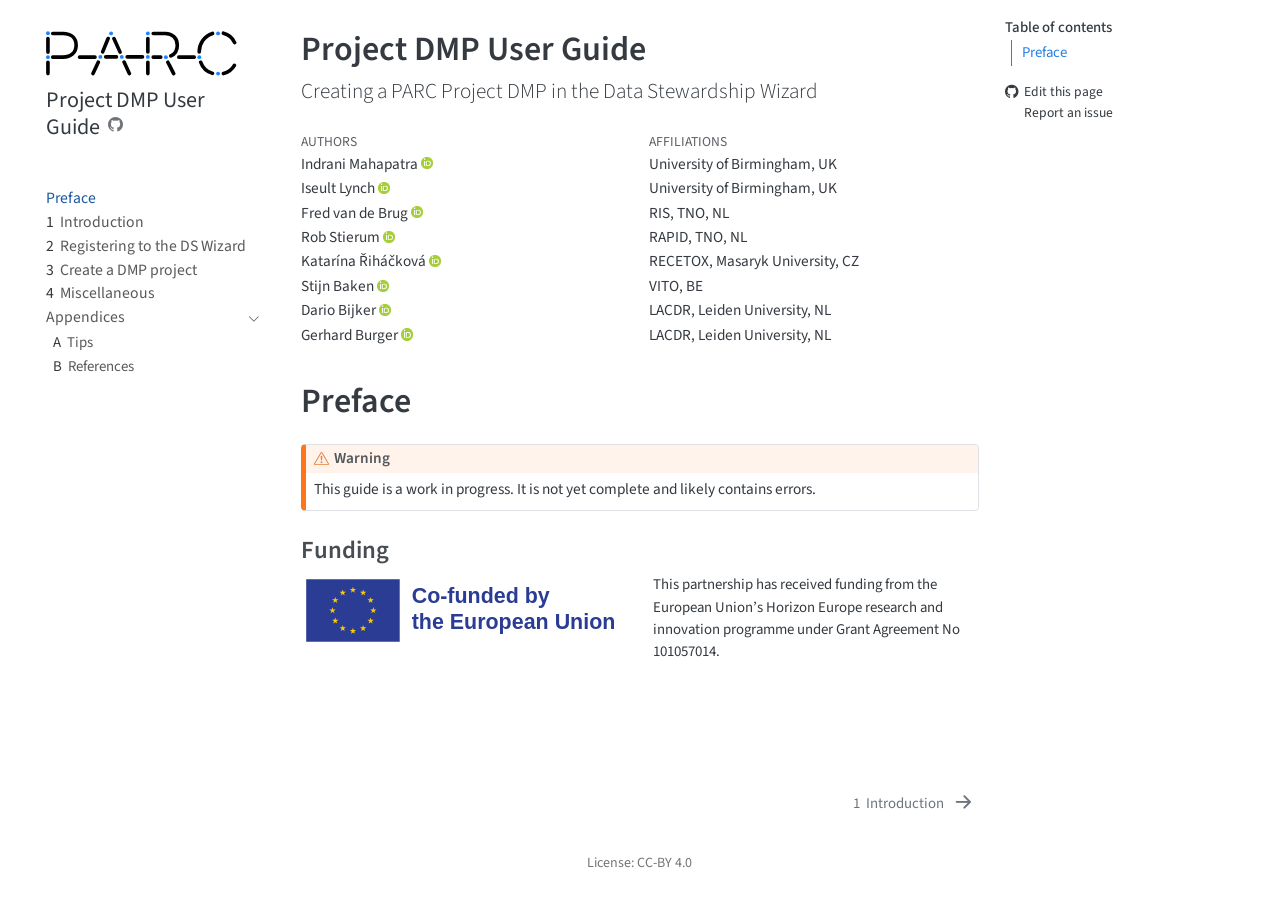
==== index.html @ f7434471 "deploy: 2e6cc20bcb2f894dd46cb402ab90060e1adfff8b" ====
<!DOCTYPE html>
<html xmlns="http://www.w3.org/1999/xhtml" lang="en" xml:lang="en"><head>

<meta charset="utf-8">
<meta name="generator" content="quarto-1.8.27">

<meta name="viewport" content="width=device-width, initial-scale=1.0, user-scalable=yes">

<meta name="author" content="Indrani Mahapatra">
<meta name="author" content="Iseult Lynch">
<meta name="author" content="Fred van de Brug">
<meta name="author" content="Rob Stierum">
<meta name="author" content="Katarína Řiháčková">
<meta name="author" content="Stijn Baken">
<meta name="author" content="Dario Bijker">
<meta name="author" content="Gerhard Burger">

<title>Project DMP User Guide</title>
<style>
code{white-space: pre-wrap;}
span.smallcaps{font-variant: small-caps;}
div.columns{display: flex; gap: min(4vw, 1.5em);}
div.column{flex: auto; overflow-x: auto;}
div.hanging-indent{margin-left: 1.5em; text-indent: -1.5em;}
ul.task-list{list-style: none;}
ul.task-list li input[type="checkbox"] {
  width: 0.8em;
  margin: 0 0.8em 0.2em -1em; /* quarto-specific, see https://github.com/quarto-dev/quarto-cli/issues/4556 */ 
  vertical-align: middle;
}
</style>


<script src="site_libs/quarto-nav/quarto-nav.js"></script>
<script src="site_libs/quarto-nav/headroom.min.js"></script>
<script src="site_libs/clipboard/clipboard.min.js"></script>
<script src="site_libs/quarto-search/autocomplete.umd.js"></script>
<script src="site_libs/quarto-search/fuse.min.js"></script>
<script src="site_libs/quarto-search/quarto-search.js"></script>
<meta name="quarto:offset" content="./">
<link href="./intro.html" rel="next">
<script src="site_libs/quarto-html/quarto.js" type="module"></script>
<script src="site_libs/quarto-html/tabsets/tabsets.js" type="module"></script>
<script src="site_libs/quarto-html/axe/axe-check.js" type="module"></script>
<script src="site_libs/quarto-html/popper.min.js"></script>
<script src="site_libs/quarto-html/tippy.umd.min.js"></script>
<script src="site_libs/quarto-html/anchor.min.js"></script>
<link href="site_libs/quarto-html/tippy.css" rel="stylesheet">
<link href="site_libs/quarto-html/quarto-syntax-highlighting-ed96de9b727972fe78a7b5d16c58bf87.css" rel="stylesheet" class="quarto-color-scheme" id="quarto-text-highlighting-styles">
<link href="site_libs/quarto-html/quarto-syntax-highlighting-dark-4d9afe2b8d18ee9fa5d0d57b5ed4214d.css" rel="stylesheet" class="quarto-color-scheme quarto-color-alternate" id="quarto-text-highlighting-styles">
<link href="site_libs/quarto-html/quarto-syntax-highlighting-ed96de9b727972fe78a7b5d16c58bf87.css" rel="stylesheet" class="quarto-color-scheme-extra" id="quarto-text-highlighting-styles">
<script src="site_libs/bootstrap/bootstrap.min.js"></script>
<link href="site_libs/bootstrap/bootstrap-icons.css" rel="stylesheet">
<link href="site_libs/bootstrap/bootstrap-606665182b3f1f85287ae2b2d081f946.min.css" rel="stylesheet" append-hash="true" class="quarto-color-scheme" id="quarto-bootstrap" data-mode="light">
<link href="site_libs/bootstrap/bootstrap-dark-606665182b3f1f85287ae2b2d081f946.min.css" rel="stylesheet" append-hash="true" class="quarto-color-scheme quarto-color-alternate" id="quarto-bootstrap" data-mode="light">
<link href="site_libs/bootstrap/bootstrap-606665182b3f1f85287ae2b2d081f946.min.css" rel="stylesheet" append-hash="true" class="quarto-color-scheme-extra" id="quarto-bootstrap" data-mode="light">
<script id="quarto-search-options" type="application/json">{
  "location": "sidebar",
  "copy-button": false,
  "collapse-after": 3,
  "panel-placement": "start",
  "type": "textbox",
  "limit": 50,
  "keyboard-shortcut": [
    "f",
    "/",
    "s"
  ],
  "show-item-context": false,
  "language": {
    "search-no-results-text": "No results",
    "search-matching-documents-text": "matching documents",
    "search-copy-link-title": "Copy link to search",
    "search-hide-matches-text": "Hide additional matches",
    "search-more-match-text": "more match in this document",
    "search-more-matches-text": "more matches in this document",
    "search-clear-button-title": "Clear",
    "search-text-placeholder": "",
    "search-detached-cancel-button-title": "Cancel",
    "search-submit-button-title": "Submit",
    "search-label": "Search"
  }
}</script>
<meta name="robots" content="noindex, nofollow">


</head>

<body class="nav-sidebar floating quarto-light">

<div id="quarto-search-results"></div>
  <header id="quarto-header" class="headroom fixed-top">
  <nav class="quarto-secondary-nav">
    <div class="container-fluid d-flex">
      <button type="button" class="quarto-btn-toggle btn" data-bs-toggle="collapse" role="button" data-bs-target=".quarto-sidebar-collapse-item" aria-controls="quarto-sidebar" aria-expanded="false" aria-label="Toggle sidebar navigation" onclick="if (window.quartoToggleHeadroom) { window.quartoToggleHeadroom(); }">
        <i class="bi bi-layout-text-sidebar-reverse"></i>
      </button>
        <nav class="quarto-page-breadcrumbs" aria-label="breadcrumb"><ol class="breadcrumb"><li class="breadcrumb-item"><a href="./index.html">Preface</a></li></ol></nav>
        <a class="flex-grow-1" role="navigation" data-bs-toggle="collapse" data-bs-target=".quarto-sidebar-collapse-item" aria-controls="quarto-sidebar" aria-expanded="false" aria-label="Toggle sidebar navigation" onclick="if (window.quartoToggleHeadroom) { window.quartoToggleHeadroom(); }">      
        </a>
      <button type="button" class="btn quarto-search-button" aria-label="Search" onclick="window.quartoOpenSearch();">
        <i class="bi bi-search"></i>
      </button>
    </div>
  </nav>
</header>
<!-- content -->
<div id="quarto-content" class="quarto-container page-columns page-rows-contents page-layout-article">
<!-- sidebar -->
  <nav id="quarto-sidebar" class="sidebar collapse collapse-horizontal quarto-sidebar-collapse-item sidebar-navigation floating overflow-auto">
    <div class="pt-lg-2 mt-2 text-left sidebar-header sidebar-header-stacked">
      <a href="./index.html" class="sidebar-logo-link">
      <img src="./images/PARC.svg" alt="" class="sidebar-logo light-content py-0 d-lg-inline d-none">
      <img src="./images/PARC.svg" alt="" class="sidebar-logo dark-content py-0 d-lg-inline d-none">
      </a>
    <div class="sidebar-title mb-0 py-0">
      <a href="./">Project DMP User Guide</a> 
        <div class="sidebar-tools-main">
    <a href="https://github.com/eu-parc/project-dmp-guide" title="Source Code" class="quarto-navigation-tool px-1" aria-label="Source Code"><i class="bi bi-github"></i></a>
</div>
    </div>
      </div>
        <div class="mt-2 flex-shrink-0 align-items-center">
        <div class="sidebar-search">
        <div id="quarto-search" class="" title="Search"></div>
        </div>
        </div>
    <div class="sidebar-menu-container"> 
    <ul class="list-unstyled mt-1">
        <li class="sidebar-item">
  <div class="sidebar-item-container"> 
  <a href="./index.html" class="sidebar-item-text sidebar-link active">
 <span class="menu-text">Preface</span></a>
  </div>
</li>
        <li class="sidebar-item">
  <div class="sidebar-item-container"> 
  <a href="./intro.html" class="sidebar-item-text sidebar-link">
 <span class="menu-text"><span class="chapter-number">1</span>&nbsp; <span class="chapter-title">Introduction</span></span></a>
  </div>
</li>
        <li class="sidebar-item">
  <div class="sidebar-item-container"> 
  <a href="./dsw.html" class="sidebar-item-text sidebar-link">
 <span class="menu-text"><span class="chapter-number">2</span>&nbsp; <span class="chapter-title">Registering to the DS Wizard</span></span></a>
  </div>
</li>
        <li class="sidebar-item">
  <div class="sidebar-item-container"> 
  <a href="./create_project.html" class="sidebar-item-text sidebar-link">
 <span class="menu-text"><span class="chapter-number">3</span>&nbsp; <span class="chapter-title">Create a DMP project</span></span></a>
  </div>
</li>
        <li class="sidebar-item">
  <div class="sidebar-item-container"> 
  <a href="./misc.html" class="sidebar-item-text sidebar-link">
 <span class="menu-text"><span class="chapter-number">4</span>&nbsp; <span class="chapter-title">Miscellaneous</span></span></a>
  </div>
</li>
        <li class="sidebar-item sidebar-item-section">
      <div class="sidebar-item-container"> 
            <a class="sidebar-item-text sidebar-link text-start" data-bs-toggle="collapse" data-bs-target="#quarto-sidebar-section-1" role="navigation" aria-expanded="true">
 <span class="menu-text">Appendices</span></a>
          <a class="sidebar-item-toggle text-start" data-bs-toggle="collapse" data-bs-target="#quarto-sidebar-section-1" role="navigation" aria-expanded="true" aria-label="Toggle section">
            <i class="bi bi-chevron-right ms-2"></i>
          </a> 
      </div>
      <ul id="quarto-sidebar-section-1" class="collapse list-unstyled sidebar-section depth1 show">  
          <li class="sidebar-item">
  <div class="sidebar-item-container"> 
  <a href="./appendix.html" class="sidebar-item-text sidebar-link">
 <span class="menu-text"><span class="chapter-number">A</span>&nbsp; <span class="chapter-title">Tips</span></span></a>
  </div>
</li>
          <li class="sidebar-item">
  <div class="sidebar-item-container"> 
  <a href="./references.html" class="sidebar-item-text sidebar-link">
 <span class="menu-text"><span class="chapter-number">B</span>&nbsp; <span class="chapter-title">References</span></span></a>
  </div>
</li>
      </ul>
  </li>
    </ul>
    </div>
</nav>
<div id="quarto-sidebar-glass" class="quarto-sidebar-collapse-item" data-bs-toggle="collapse" data-bs-target=".quarto-sidebar-collapse-item"></div>
<!-- margin-sidebar -->
    <div id="quarto-margin-sidebar" class="sidebar margin-sidebar">
        <nav id="TOC" role="doc-toc" class="toc-active">
    <h2 id="toc-title">Table of contents</h2>
   
  <ul>
  <li><a href="#preface" id="toc-preface" class="nav-link active" data-scroll-target="#preface">Preface</a>
  <ul class="collapse">
  <li><a href="#funding" id="toc-funding" class="nav-link" data-scroll-target="#funding">Funding</a></li>
  </ul></li>
  </ul>
<div class="toc-actions"><ul><li><a href="https://github.com/eu-parc/project-dmp-guide/edit/main/index.qmd" class="toc-action"><i class="bi bi-github"></i>Edit this page</a></li><li><a href="https://github.com/eu-parc/project-dmp-guide/issues/new" class="toc-action"><i class="bi empty"></i>Report an issue</a></li></ul></div></nav>
    </div>
<!-- main -->
<main class="content" id="quarto-document-content">

<header id="title-block-header" class="quarto-title-block default">
<div class="quarto-title">
<h1 class="title">Project DMP User Guide</h1>
<p class="subtitle lead">Creating a PARC Project DMP in the Data Stewardship Wizard</p>
</div>


<div class="quarto-title-meta-author">
  <div class="quarto-title-meta-heading">Authors</div>
  <div class="quarto-title-meta-heading">Affiliations</div>
  
    <div class="quarto-title-meta-contents">
    <p class="author">Indrani Mahapatra <a href="https://orcid.org/0000-0002-6396-0848" class="quarto-title-author-orcid"> <img src="[data-uri]"></a></p>
  </div>
  <div class="quarto-title-meta-contents">
        <p class="affiliation">
            University of Birmingham, UK
          </p>
      </div>
    <div class="quarto-title-meta-contents">
    <p class="author">Iseult Lynch <a href="https://orcid.org/0000-0003-4250-4584" class="quarto-title-author-orcid"> <img src="[data-uri]"></a></p>
  </div>
  <div class="quarto-title-meta-contents">
        <p class="affiliation">
            University of Birmingham, UK
          </p>
      </div>
    <div class="quarto-title-meta-contents">
    <p class="author">Fred van de Brug <a href="https://orcid.org/0000-0002-3462-0967" class="quarto-title-author-orcid"> <img src="[data-uri]"></a></p>
  </div>
  <div class="quarto-title-meta-contents">
        <p class="affiliation">
            RIS, TNO, NL
          </p>
      </div>
    <div class="quarto-title-meta-contents">
    <p class="author">Rob Stierum <a href="https://orcid.org/0000-0002-4409-1974" class="quarto-title-author-orcid"> <img src="[data-uri]"></a></p>
  </div>
  <div class="quarto-title-meta-contents">
        <p class="affiliation">
            RAPID, TNO, NL
          </p>
      </div>
    <div class="quarto-title-meta-contents">
    <p class="author">Katarína Řiháčková <a href="https://orcid.org/0000-0003-0222-801X" class="quarto-title-author-orcid"> <img src="[data-uri]"></a></p>
  </div>
  <div class="quarto-title-meta-contents">
        <p class="affiliation">
            RECETOX, Masaryk University, CZ
          </p>
      </div>
    <div class="quarto-title-meta-contents">
    <p class="author">Stijn Baken <a href="https://orcid.org/0000-0002-2483-3969" class="quarto-title-author-orcid"> <img src="[data-uri]"></a></p>
  </div>
  <div class="quarto-title-meta-contents">
        <p class="affiliation">
            VITO, BE
          </p>
      </div>
    <div class="quarto-title-meta-contents">
    <p class="author">Dario Bijker <a href="https://orcid.org/0000-0002-0319-6542" class="quarto-title-author-orcid"> <img src="[data-uri]"></a></p>
  </div>
  <div class="quarto-title-meta-contents">
        <p class="affiliation">
            LACDR, Leiden University, NL
          </p>
      </div>
    <div class="quarto-title-meta-contents">
    <p class="author">Gerhard Burger <a href="https://orcid.org/0000-0003-1062-5576" class="quarto-title-author-orcid"> <img src="[data-uri]"></a></p>
  </div>
  <div class="quarto-title-meta-contents">
        <p class="affiliation">
            LACDR, Leiden University, NL
          </p>
      </div>
  </div>

<div class="quarto-title-meta">

      
  
    
  </div>
  


</header>


<section id="preface" class="level1 unnumbered">
<h1 class="unnumbered">Preface</h1>
<div class="callout callout-style-default callout-warning callout-titled">
<div class="callout-header d-flex align-content-center">
<div class="callout-icon-container">
<i class="callout-icon"></i>
</div>
<div class="callout-title-container flex-fill">
Warning
</div>
</div>
<div class="callout-body-container callout-body">
<p>This guide is a work in progress. It is not yet complete and likely contains errors.</p>
</div>
</div>
<section id="funding" class="level3">
<h3 class="anchored" data-anchor-id="funding">Funding</h3>
<div class="grid">
<div class="g-col-6">
<p><img src="./images/EN_Co-fundedbytheEU_RGB_POS.svg" class="img-fluid" style="width:100.0%"></p>
</div>
<div class="g-col-6 small">
<p>This partnership has received funding from the European Union’s Horizon Europe research and innovation programme under Grant Agreement No 101057014.</p>
</div>
</div>


</section>
</section>

</main> <!-- /main -->
<script id="quarto-html-after-body" type="application/javascript">
  window.document.addEventListener("DOMContentLoaded", function (event) {
    const icon = "";
    const anchorJS = new window.AnchorJS();
    anchorJS.options = {
      placement: 'right',
      icon: icon
    };
    anchorJS.add('.anchored');
    const isCodeAnnotation = (el) => {
      for (const clz of el.classList) {
        if (clz.startsWith('code-annotation-')) {                     
          return true;
        }
      }
      return false;
    }
    const onCopySuccess = function(e) {
      // button target
      const button = e.trigger;
      // don't keep focus
      button.blur();
      // flash "checked"
      button.classList.add('code-copy-button-checked');
      var currentTitle = button.getAttribute("title");
      button.setAttribute("title", "Copied!");
      let tooltip;
      if (window.bootstrap) {
        button.setAttribute("data-bs-toggle", "tooltip");
        button.setAttribute("data-bs-placement", "left");
        button.setAttribute("data-bs-title", "Copied!");
        tooltip = new bootstrap.Tooltip(button, 
          { trigger: "manual", 
            customClass: "code-copy-button-tooltip",
            offset: [0, -8]});
        tooltip.show();    
      }
      setTimeout(function() {
        if (tooltip) {
          tooltip.hide();
          button.removeAttribute("data-bs-title");
          button.removeAttribute("data-bs-toggle");
          button.removeAttribute("data-bs-placement");
        }
        button.setAttribute("title", currentTitle);
        button.classList.remove('code-copy-button-checked');
      }, 1000);
      // clear code selection
      e.clearSelection();
    }
    const getTextToCopy = function(trigger) {
      const outerScaffold = trigger.parentElement.cloneNode(true);
      const codeEl = outerScaffold.querySelector('code');
      for (const childEl of codeEl.children) {
        if (isCodeAnnotation(childEl)) {
          childEl.remove();
        }
      }
      return codeEl.innerText;
    }
    const clipboard = new window.ClipboardJS('.code-copy-button:not([data-in-quarto-modal])', {
      text: getTextToCopy
    });
    clipboard.on('success', onCopySuccess);
    if (window.document.getElementById('quarto-embedded-source-code-modal')) {
      const clipboardModal = new window.ClipboardJS('.code-copy-button[data-in-quarto-modal]', {
        text: getTextToCopy,
        container: window.document.getElementById('quarto-embedded-source-code-modal')
      });
      clipboardModal.on('success', onCopySuccess);
    }
      var localhostRegex = new RegExp(/^(?:http|https):\/\/localhost\:?[0-9]*\//);
      var mailtoRegex = new RegExp(/^mailto:/);
        var filterRegex = new RegExp("https:\/\/eu-parc\.github\.io\/project-dmp-guide");
      var isInternal = (href) => {
          return filterRegex.test(href) || localhostRegex.test(href) || mailtoRegex.test(href);
      }
      // Inspect non-navigation links and adorn them if external
     var links = window.document.querySelectorAll('a[href]:not(.nav-link):not(.navbar-brand):not(.toc-action):not(.sidebar-link):not(.sidebar-item-toggle):not(.pagination-link):not(.no-external):not([aria-hidden]):not(.dropdown-item):not(.quarto-navigation-tool):not(.about-link)');
      for (var i=0; i<links.length; i++) {
        const link = links[i];
        if (!isInternal(link.href)) {
          // undo the damage that might have been done by quarto-nav.js in the case of
          // links that we want to consider external
          if (link.dataset.originalHref !== undefined) {
            link.href = link.dataset.originalHref;
          }
        }
      }
    function tippyHover(el, contentFn, onTriggerFn, onUntriggerFn) {
      const config = {
        allowHTML: true,
        maxWidth: 500,
        delay: 100,
        arrow: false,
        appendTo: function(el) {
            return el.parentElement;
        },
        interactive: true,
        interactiveBorder: 10,
        theme: 'quarto',
        placement: 'bottom-start',
      };
      if (contentFn) {
        config.content = contentFn;
      }
      if (onTriggerFn) {
        config.onTrigger = onTriggerFn;
      }
      if (onUntriggerFn) {
        config.onUntrigger = onUntriggerFn;
      }
      window.tippy(el, config); 
    }
    const noterefs = window.document.querySelectorAll('a[role="doc-noteref"]');
    for (var i=0; i<noterefs.length; i++) {
      const ref = noterefs[i];
      tippyHover(ref, function() {
        // use id or data attribute instead here
        let href = ref.getAttribute('data-footnote-href') || ref.getAttribute('href');
        try { href = new URL(href).hash; } catch {}
        const id = href.replace(/^#\/?/, "");
        const note = window.document.getElementById(id);
        if (note) {
          return note.innerHTML;
        } else {
          return "";
        }
      });
    }
    const xrefs = window.document.querySelectorAll('a.quarto-xref');
    const processXRef = (id, note) => {
      // Strip column container classes
      const stripColumnClz = (el) => {
        el.classList.remove("page-full", "page-columns");
        if (el.children) {
          for (const child of el.children) {
            stripColumnClz(child);
          }
        }
      }
      stripColumnClz(note)
      if (id === null || id.startsWith('sec-')) {
        // Special case sections, only their first couple elements
        const container = document.createElement("div");
        if (note.children && note.children.length > 2) {
          container.appendChild(note.children[0].cloneNode(true));
          for (let i = 1; i < note.children.length; i++) {
            const child = note.children[i];
            if (child.tagName === "P" && child.innerText === "") {
              continue;
            } else {
              container.appendChild(child.cloneNode(true));
              break;
            }
          }
          if (window.Quarto?.typesetMath) {
            window.Quarto.typesetMath(container);
          }
          return container.innerHTML
        } else {
          if (window.Quarto?.typesetMath) {
            window.Quarto.typesetMath(note);
          }
          return note.innerHTML;
        }
      } else {
        // Remove any anchor links if they are present
        const anchorLink = note.querySelector('a.anchorjs-link');
        if (anchorLink) {
          anchorLink.remove();
        }
        if (window.Quarto?.typesetMath) {
          window.Quarto.typesetMath(note);
        }
        if (note.classList.contains("callout")) {
          return note.outerHTML;
        } else {
          return note.innerHTML;
        }
      }
    }
    for (var i=0; i<xrefs.length; i++) {
      const xref = xrefs[i];
      tippyHover(xref, undefined, function(instance) {
        instance.disable();
        let url = xref.getAttribute('href');
        let hash = undefined; 
        if (url.startsWith('#')) {
          hash = url;
        } else {
          try { hash = new URL(url).hash; } catch {}
        }
        if (hash) {
          const id = hash.replace(/^#\/?/, "");
          const note = window.document.getElementById(id);
          if (note !== null) {
            try {
              const html = processXRef(id, note.cloneNode(true));
              instance.setContent(html);
            } finally {
              instance.enable();
              instance.show();
            }
          } else {
            // See if we can fetch this
            fetch(url.split('#')[0])
            .then(res => res.text())
            .then(html => {
              const parser = new DOMParser();
              const htmlDoc = parser.parseFromString(html, "text/html");
              const note = htmlDoc.getElementById(id);
              if (note !== null) {
                const html = processXRef(id, note);
                instance.setContent(html);
              } 
            }).finally(() => {
              instance.enable();
              instance.show();
            });
          }
        } else {
          // See if we can fetch a full url (with no hash to target)
          // This is a special case and we should probably do some content thinning / targeting
          fetch(url)
          .then(res => res.text())
          .then(html => {
            const parser = new DOMParser();
            const htmlDoc = parser.parseFromString(html, "text/html");
            const note = htmlDoc.querySelector('main.content');
            if (note !== null) {
              // This should only happen for chapter cross references
              // (since there is no id in the URL)
              // remove the first header
              if (note.children.length > 0 && note.children[0].tagName === "HEADER") {
                note.children[0].remove();
              }
              const html = processXRef(null, note);
              instance.setContent(html);
            } 
          }).finally(() => {
            instance.enable();
            instance.show();
          });
        }
      }, function(instance) {
      });
    }
        let selectedAnnoteEl;
        const selectorForAnnotation = ( cell, annotation) => {
          let cellAttr = 'data-code-cell="' + cell + '"';
          let lineAttr = 'data-code-annotation="' +  annotation + '"';
          const selector = 'span[' + cellAttr + '][' + lineAttr + ']';
          return selector;
        }
        const selectCodeLines = (annoteEl) => {
          const doc = window.document;
          const targetCell = annoteEl.getAttribute("data-target-cell");
          const targetAnnotation = annoteEl.getAttribute("data-target-annotation");
          const annoteSpan = window.document.querySelector(selectorForAnnotation(targetCell, targetAnnotation));
          const lines = annoteSpan.getAttribute("data-code-lines").split(",");
          const lineIds = lines.map((line) => {
            return targetCell + "-" + line;
          })
          let top = null;
          let height = null;
          let parent = null;
          if (lineIds.length > 0) {
              //compute the position of the single el (top and bottom and make a div)
              const el = window.document.getElementById(lineIds[0]);
              top = el.offsetTop;
              height = el.offsetHeight;
              parent = el.parentElement.parentElement;
            if (lineIds.length > 1) {
              const lastEl = window.document.getElementById(lineIds[lineIds.length - 1]);
              const bottom = lastEl.offsetTop + lastEl.offsetHeight;
              height = bottom - top;
            }
            if (top !== null && height !== null && parent !== null) {
              // cook up a div (if necessary) and position it 
              let div = window.document.getElementById("code-annotation-line-highlight");
              if (div === null) {
                div = window.document.createElement("div");
                div.setAttribute("id", "code-annotation-line-highlight");
                div.style.position = 'absolute';
                parent.appendChild(div);
              }
              div.style.top = top - 2 + "px";
              div.style.height = height + 4 + "px";
              div.style.left = 0;
              let gutterDiv = window.document.getElementById("code-annotation-line-highlight-gutter");
              if (gutterDiv === null) {
                gutterDiv = window.document.createElement("div");
                gutterDiv.setAttribute("id", "code-annotation-line-highlight-gutter");
                gutterDiv.style.position = 'absolute';
                const codeCell = window.document.getElementById(targetCell);
                const gutter = codeCell.querySelector('.code-annotation-gutter');
                gutter.appendChild(gutterDiv);
              }
              gutterDiv.style.top = top - 2 + "px";
              gutterDiv.style.height = height + 4 + "px";
            }
            selectedAnnoteEl = annoteEl;
          }
        };
        const unselectCodeLines = () => {
          const elementsIds = ["code-annotation-line-highlight", "code-annotation-line-highlight-gutter"];
          elementsIds.forEach((elId) => {
            const div = window.document.getElementById(elId);
            if (div) {
              div.remove();
            }
          });
          selectedAnnoteEl = undefined;
        };
          // Handle positioning of the toggle
      window.addEventListener(
        "resize",
        throttle(() => {
          elRect = undefined;
          if (selectedAnnoteEl) {
            selectCodeLines(selectedAnnoteEl);
          }
        }, 10)
      );
      function throttle(fn, ms) {
      let throttle = false;
      let timer;
        return (...args) => {
          if(!throttle) { // first call gets through
              fn.apply(this, args);
              throttle = true;
          } else { // all the others get throttled
              if(timer) clearTimeout(timer); // cancel #2
              timer = setTimeout(() => {
                fn.apply(this, args);
                timer = throttle = false;
              }, ms);
          }
        };
      }
        // Attach click handler to the DT
        const annoteDls = window.document.querySelectorAll('dt[data-target-cell]');
        for (const annoteDlNode of annoteDls) {
          annoteDlNode.addEventListener('click', (event) => {
            const clickedEl = event.target;
            if (clickedEl !== selectedAnnoteEl) {
              unselectCodeLines();
              const activeEl = window.document.querySelector('dt[data-target-cell].code-annotation-active');
              if (activeEl) {
                activeEl.classList.remove('code-annotation-active');
              }
              selectCodeLines(clickedEl);
              clickedEl.classList.add('code-annotation-active');
            } else {
              // Unselect the line
              unselectCodeLines();
              clickedEl.classList.remove('code-annotation-active');
            }
          });
        }
    const findCites = (el) => {
      const parentEl = el.parentElement;
      if (parentEl) {
        const cites = parentEl.dataset.cites;
        if (cites) {
          return {
            el,
            cites: cites.split(' ')
          };
        } else {
          return findCites(el.parentElement)
        }
      } else {
        return undefined;
      }
    };
    var bibliorefs = window.document.querySelectorAll('a[role="doc-biblioref"]');
    for (var i=0; i<bibliorefs.length; i++) {
      const ref = bibliorefs[i];
      const citeInfo = findCites(ref);
      if (citeInfo) {
        tippyHover(citeInfo.el, function() {
          var popup = window.document.createElement('div');
          citeInfo.cites.forEach(function(cite) {
            var citeDiv = window.document.createElement('div');
            citeDiv.classList.add('hanging-indent');
            citeDiv.classList.add('csl-entry');
            var biblioDiv = window.document.getElementById('ref-' + cite);
            if (biblioDiv) {
              citeDiv.innerHTML = biblioDiv.innerHTML;
            }
            popup.appendChild(citeDiv);
          });
          return popup.innerHTML;
        });
      }
    }
  });
  </script>
<nav class="page-navigation">
  <div class="nav-page nav-page-previous">
  </div>
  <div class="nav-page nav-page-next">
      <a href="./intro.html" class="pagination-link" aria-label="Introduction">
        <span class="nav-page-text"><span class="chapter-number">1</span>&nbsp; <span class="chapter-title">Introduction</span></span> <i class="bi bi-arrow-right-short"></i>
      </a>
  </div>
</nav>
</div> <!-- /content -->
<footer class="footer">
  <div class="nav-footer">
    <div class="nav-footer-left">
      &nbsp;
    </div>   
    <div class="nav-footer-center">
      <ul class="footer-items list-unstyled">
    <li class="nav-item">
    <a class="nav-link" href="https://creativecommons.org/licenses/by/4.0/">
<p>License: CC-BY 4.0</p>
</a>
  </li>  
</ul>
    <div class="toc-actions d-sm-block d-md-none"><ul><li><a href="https://github.com/eu-parc/project-dmp-guide/edit/main/index.qmd" class="toc-action"><i class="bi bi-github"></i>Edit this page</a></li><li><a href="https://github.com/eu-parc/project-dmp-guide/issues/new" class="toc-action"><i class="bi empty"></i>Report an issue</a></li></ul></div></div>
    <div class="nav-footer-right">
      &nbsp;
    </div>
  </div>
</footer>




</body></html>
---- site_libs/quarto-html/tippy.css ----
.tippy-box[data-animation=fade][data-state=hidden]{opacity:0}[data-tippy-root]{max-width:calc(100vw - 10px)}.tippy-box{position:relative;background-color:#333;color:#fff;border-radius:4px;font-size:14px;line-height:1.4;white-space:normal;outline:0;transition-property:transform,visibility,opacity}.tippy-box[data-placement^=top]>.tippy-arrow{bottom:0}.tippy-box[data-placement^=top]>.tippy-arrow:before{bottom:-7px;left:0;border-width:8px 8px 0;border-top-color:initial;transform-origin:center top}.tippy-box[data-placement^=bottom]>.tippy-arrow{top:0}.tippy-box[data-placement^=bottom]>.tippy-arrow:before{top:-7px;left:0;border-width:0 8px 8px;border-bottom-color:initial;transform-origin:center bottom}.tippy-box[data-placement^=left]>.tippy-arrow{right:0}.tippy-box[data-placement^=left]>.tippy-arrow:before{border-width:8px 0 8px 8px;border-left-color:initial;right:-7px;transform-origin:center left}.tippy-box[data-placement^=right]>.tippy-arrow{left:0}.tippy-box[data-placement^=right]>.tippy-arrow:before{left:-7px;border-width:8px 8px 8px 0;border-right-color:initial;transform-origin:center right}.tippy-box[data-inertia][data-state=visible]{transition-timing-function:cubic-bezier(.54,1.5,.38,1.11)}.tippy-arrow{width:16px;height:16px;color:#333}.tippy-arrow:before{content:"";position:absolute;border-color:transparent;border-style:solid}.tippy-content{position:relative;padding:5px 9px;z-index:1}
---- site_libs/quarto-html/quarto-syntax-highlighting-ed96de9b727972fe78a7b5d16c58bf87.css ----
/* quarto syntax highlight colors */
:root {
  --quarto-hl-ot-color: #003B4F;
  --quarto-hl-at-color: #657422;
  --quarto-hl-ss-color: #20794D;
  --quarto-hl-an-color: #5E5E5E;
  --quarto-hl-fu-color: #4758AB;
  --quarto-hl-st-color: #20794D;
  --quarto-hl-cf-color: #003B4F;
  --quarto-hl-op-color: #5E5E5E;
  --quarto-hl-er-color: #AD0000;
  --quarto-hl-bn-color: #AD0000;
  --quarto-hl-al-color: #AD0000;
  --quarto-hl-va-color: #111111;
  --quarto-hl-bu-color: inherit;
  --quarto-hl-ex-color: inherit;
  --quarto-hl-pp-color: #AD0000;
  --quarto-hl-in-color: #5E5E5E;
  --quarto-hl-vs-color: #20794D;
  --quarto-hl-wa-color: #5E5E5E;
  --quarto-hl-do-color: #5E5E5E;
  --quarto-hl-im-color: #00769E;
  --quarto-hl-ch-color: #20794D;
  --quarto-hl-dt-color: #AD0000;
  --quarto-hl-fl-color: #AD0000;
  --quarto-hl-co-color: #5E5E5E;
  --quarto-hl-cv-color: #5E5E5E;
  --quarto-hl-cn-color: #8f5902;
  --quarto-hl-sc-color: #5E5E5E;
  --quarto-hl-dv-color: #AD0000;
  --quarto-hl-kw-color: #003B4F;
}

/* other quarto variables */
:root {
  --quarto-font-monospace: SFMono-Regular, Menlo, Monaco, Consolas, "Liberation Mono", "Courier New", monospace;
}

/* syntax highlight based on Pandoc's rules */
pre > code.sourceCode > span {
  color: #003B4F;
}

code.sourceCode > span {
  color: #003B4F;
}

div.sourceCode,
div.sourceCode pre.sourceCode {
  color: #003B4F;
}

/* Normal */
code span {
  color: #003B4F;
}

/* Alert */
code span.al {
  color: #AD0000;
  font-style: inherit;
}

/* Annotation */
code span.an {
  color: #5E5E5E;
  font-style: inherit;
}

/* Attribute */
code span.at {
  color: #657422;
  font-style: inherit;
}

/* BaseN */
code span.bn {
  color: #AD0000;
  font-style: inherit;
}

/* BuiltIn */
code span.bu {
  font-style: inherit;
}

/* ControlFlow */
code span.cf {
  color: #003B4F;
  font-weight: bold;
  font-style: inherit;
}

/* Char */
code span.ch {
  color: #20794D;
  font-style: inherit;
}

/* Constant */
code span.cn {
  color: #8f5902;
  font-style: inherit;
}

/* Comment */
code span.co {
  color: #5E5E5E;
  font-style: inherit;
}

/* CommentVar */
code span.cv {
  color: #5E5E5E;
  font-style: italic;
}

/* Documentation */
code span.do {
  color: #5E5E5E;
  font-style: italic;
}

/* DataType */
code span.dt {
  color: #AD0000;
  font-style: inherit;
}

/* DecVal */
code span.dv {
  color: #AD0000;
  font-style: inherit;
}

/* Error */
code span.er {
  color: #AD0000;
  font-style: inherit;
}

/* Extension */
code span.ex {
  font-style: inherit;
}

/* Float */
code span.fl {
  color: #AD0000;
  font-style: inherit;
}

/* Function */
code span.fu {
  color: #4758AB;
  font-style: inherit;
}

/* Import */
code span.im {
  color: #00769E;
  font-style: inherit;
}

/* Information */
code span.in {
  color: #5E5E5E;
  font-style: inherit;
}

/* Keyword */
code span.kw {
  color: #003B4F;
  font-weight: bold;
  font-style: inherit;
}

/* Operator */
code span.op {
  color: #5E5E5E;
  font-style: inherit;
}

/* Other */
code span.ot {
  color: #003B4F;
  font-style: inherit;
}

/* Preprocessor */
code span.pp {
  color: #AD0000;
  font-style: inherit;
}

/* SpecialChar */
code span.sc {
  color: #5E5E5E;
  font-style: inherit;
}

/* SpecialString */
code span.ss {
  color: #20794D;
  font-style: inherit;
}

/* String */
code span.st {
  color: #20794D;
  font-style: inherit;
}

/* Variable */
code span.va {
  color: #111111;
  font-style: inherit;
}

/* VerbatimString */
code span.vs {
  color: #20794D;
  font-style: inherit;
}

/* Warning */
code span.wa {
  color: #5E5E5E;
  font-style: italic;
}

.prevent-inlining {
  content: "</";
}

/*# sourceMappingURL=0920dd6d7437995b8cdf7429764427b1.css.map */
---- site_libs/quarto-html/quarto-syntax-highlighting-dark-4d9afe2b8d18ee9fa5d0d57b5ed4214d.css ----
/* quarto syntax highlight colors */
:root {
  --quarto-hl-al-color: #f07178;
  --quarto-hl-an-color: #d4d0ab;
  --quarto-hl-at-color: #00e0e0;
  --quarto-hl-bn-color: #d4d0ab;
  --quarto-hl-bu-color: #abe338;
  --quarto-hl-ch-color: #abe338;
  --quarto-hl-co-color: #f8f8f2;
  --quarto-hl-cv-color: #ffd700;
  --quarto-hl-cn-color: #ffd700;
  --quarto-hl-cf-color: #ffa07a;
  --quarto-hl-dt-color: #ffa07a;
  --quarto-hl-dv-color: #d4d0ab;
  --quarto-hl-do-color: #f8f8f2;
  --quarto-hl-er-color: #f07178;
  --quarto-hl-ex-color: #00e0e0;
  --quarto-hl-fl-color: #d4d0ab;
  --quarto-hl-fu-color: #ffa07a;
  --quarto-hl-im-color: #abe338;
  --quarto-hl-in-color: #d4d0ab;
  --quarto-hl-kw-color: #ffa07a;
  --quarto-hl-op-color: #ffa07a;
  --quarto-hl-ot-color: #00e0e0;
  --quarto-hl-pp-color: #dcc6e0;
  --quarto-hl-re-color: #00e0e0;
  --quarto-hl-sc-color: #abe338;
  --quarto-hl-ss-color: #abe338;
  --quarto-hl-st-color: #abe338;
  --quarto-hl-va-color: #00e0e0;
  --quarto-hl-vs-color: #abe338;
  --quarto-hl-wa-color: #dcc6e0;
}

/* other quarto variables */
:root {
  --quarto-font-monospace: SFMono-Regular, Menlo, Monaco, Consolas, "Liberation Mono", "Courier New", monospace;
}

/* syntax highlight based on Pandoc's rules */
pre > code.sourceCode > span {
  color: #f8f8f2;
}

code.sourceCode > span {
  color: #f8f8f2;
}

div.sourceCode,
div.sourceCode pre.sourceCode {
  color: #f8f8f2;
}

/* Normal */
code span {
  color: #f8f8f2;
}

/* Alert */
code span.al {
  color: #f07178;
}

/* Annotation */
code span.an {
  color: #d4d0ab;
}

/* Attribute */
code span.at {
  color: #00e0e0;
}

/* BaseN */
code span.bn {
  color: #d4d0ab;
}

/* BuiltIn */
code span.bu {
  color: #abe338;
}

/* ControlFlow */
code span.cf {
  font-weight: bold;
  color: #ffa07a;
}

/* Char */
code span.ch {
  color: #abe338;
}

/* Constant */
code span.cn {
  color: #ffd700;
}

/* Comment */
code span.co {
  font-style: italic;
  color: #f8f8f2;
}

/* CommentVar */
code span.cv {
  color: #ffd700;
}

/* Documentation */
code span.do {
  color: #f8f8f2;
}

/* DataType */
code span.dt {
  color: #ffa07a;
}

/* DecVal */
code span.dv {
  color: #d4d0ab;
}

/* Error */
code span.er {
  color: #f07178;
  text-decoration: underline;
}

/* Extension */
code span.ex {
  font-weight: bold;
  color: #00e0e0;
}

/* Float */
code span.fl {
  color: #d4d0ab;
}

/* Function */
code span.fu {
  color: #ffa07a;
}

/* Import */
code span.im {
  color: #abe338;
}

/* Information */
code span.in {
  color: #d4d0ab;
}

/* Keyword */
code span.kw {
  font-weight: bold;
  color: #ffa07a;
}

/* Operator */
code span.op {
  color: #ffa07a;
}

/* Other */
code span.ot {
  color: #00e0e0;
}

/* Preprocessor */
code span.pp {
  color: #dcc6e0;
}

/* RegionMarker */
code span.re {
  background-color: #f8f8f2;
  color: #00e0e0;
}

/* SpecialChar */
code span.sc {
  color: #abe338;
}

/* SpecialString */
code span.ss {
  color: #abe338;
}

/* String */
code span.st {
  color: #abe338;
}

/* Variable */
code span.va {
  color: #00e0e0;
}

/* VerbatimString */
code span.vs {
  color: #abe338;
}

/* Warning */
code span.wa {
  color: #dcc6e0;
}

.prevent-inlining {
  content: "</";
}

/*# sourceMappingURL=86edf53ecdff796acf02dbceed379426.css.map */
---- site_libs/quarto-html/quarto-syntax-highlighting-ed96de9b727972fe78a7b5d16c58bf87.css ----
/* quarto syntax highlight colors */
:root {
  --quarto-hl-ot-color: #003B4F;
  --quarto-hl-at-color: #657422;
  --quarto-hl-ss-color: #20794D;
  --quarto-hl-an-color: #5E5E5E;
  --quarto-hl-fu-color: #4758AB;
  --quarto-hl-st-color: #20794D;
  --quarto-hl-cf-color: #003B4F;
  --quarto-hl-op-color: #5E5E5E;
  --quarto-hl-er-color: #AD0000;
  --quarto-hl-bn-color: #AD0000;
  --quarto-hl-al-color: #AD0000;
  --quarto-hl-va-color: #111111;
  --quarto-hl-bu-color: inherit;
  --quarto-hl-ex-color: inherit;
  --quarto-hl-pp-color: #AD0000;
  --quarto-hl-in-color: #5E5E5E;
  --quarto-hl-vs-color: #20794D;
  --quarto-hl-wa-color: #5E5E5E;
  --quarto-hl-do-color: #5E5E5E;
  --quarto-hl-im-color: #00769E;
  --quarto-hl-ch-color: #20794D;
  --quarto-hl-dt-color: #AD0000;
  --quarto-hl-fl-color: #AD0000;
  --quarto-hl-co-color: #5E5E5E;
  --quarto-hl-cv-color: #5E5E5E;
  --quarto-hl-cn-color: #8f5902;
  --quarto-hl-sc-color: #5E5E5E;
  --quarto-hl-dv-color: #AD0000;
  --quarto-hl-kw-color: #003B4F;
}

/* other quarto variables */
:root {
  --quarto-font-monospace: SFMono-Regular, Menlo, Monaco, Consolas, "Liberation Mono", "Courier New", monospace;
}

/* syntax highlight based on Pandoc's rules */
pre > code.sourceCode > span {
  color: #003B4F;
}

code.sourceCode > span {
  color: #003B4F;
}

div.sourceCode,
div.sourceCode pre.sourceCode {
  color: #003B4F;
}

/* Normal */
code span {
  color: #003B4F;
}

/* Alert */
code span.al {
  color: #AD0000;
  font-style: inherit;
}

/* Annotation */
code span.an {
  color: #5E5E5E;
  font-style: inherit;
}

/* Attribute */
code span.at {
  color: #657422;
  font-style: inherit;
}

/* BaseN */
code span.bn {
  color: #AD0000;
  font-style: inherit;
}

/* BuiltIn */
code span.bu {
  font-style: inherit;
}

/* ControlFlow */
code span.cf {
  color: #003B4F;
  font-weight: bold;
  font-style: inherit;
}

/* Char */
code span.ch {
  color: #20794D;
  font-style: inherit;
}

/* Constant */
code span.cn {
  color: #8f5902;
  font-style: inherit;
}

/* Comment */
code span.co {
  color: #5E5E5E;
  font-style: inherit;
}

/* CommentVar */
code span.cv {
  color: #5E5E5E;
  font-style: italic;
}

/* Documentation */
code span.do {
  color: #5E5E5E;
  font-style: italic;
}

/* DataType */
code span.dt {
  color: #AD0000;
  font-style: inherit;
}

/* DecVal */
code span.dv {
  color: #AD0000;
  font-style: inherit;
}

/* Error */
code span.er {
  color: #AD0000;
  font-style: inherit;
}

/* Extension */
code span.ex {
  font-style: inherit;
}

/* Float */
code span.fl {
  color: #AD0000;
  font-style: inherit;
}

/* Function */
code span.fu {
  color: #4758AB;
  font-style: inherit;
}

/* Import */
code span.im {
  color: #00769E;
  font-style: inherit;
}

/* Information */
code span.in {
  color: #5E5E5E;
  font-style: inherit;
}

/* Keyword */
code span.kw {
  color: #003B4F;
  font-weight: bold;
  font-style: inherit;
}

/* Operator */
code span.op {
  color: #5E5E5E;
  font-style: inherit;
}

/* Other */
code span.ot {
  color: #003B4F;
  font-style: inherit;
}

/* Preprocessor */
code span.pp {
  color: #AD0000;
  font-style: inherit;
}

/* SpecialChar */
code span.sc {
  color: #5E5E5E;
  font-style: inherit;
}

/* SpecialString */
code span.ss {
  color: #20794D;
  font-style: inherit;
}

/* String */
code span.st {
  color: #20794D;
  font-style: inherit;
}

/* Variable */
code span.va {
  color: #111111;
  font-style: inherit;
}

/* VerbatimString */
code span.vs {
  color: #20794D;
  font-style: inherit;
}

/* Warning */
code span.wa {
  color: #5E5E5E;
  font-style: italic;
}

.prevent-inlining {
  content: "</";
}

/*# sourceMappingURL=0920dd6d7437995b8cdf7429764427b1.css.map */
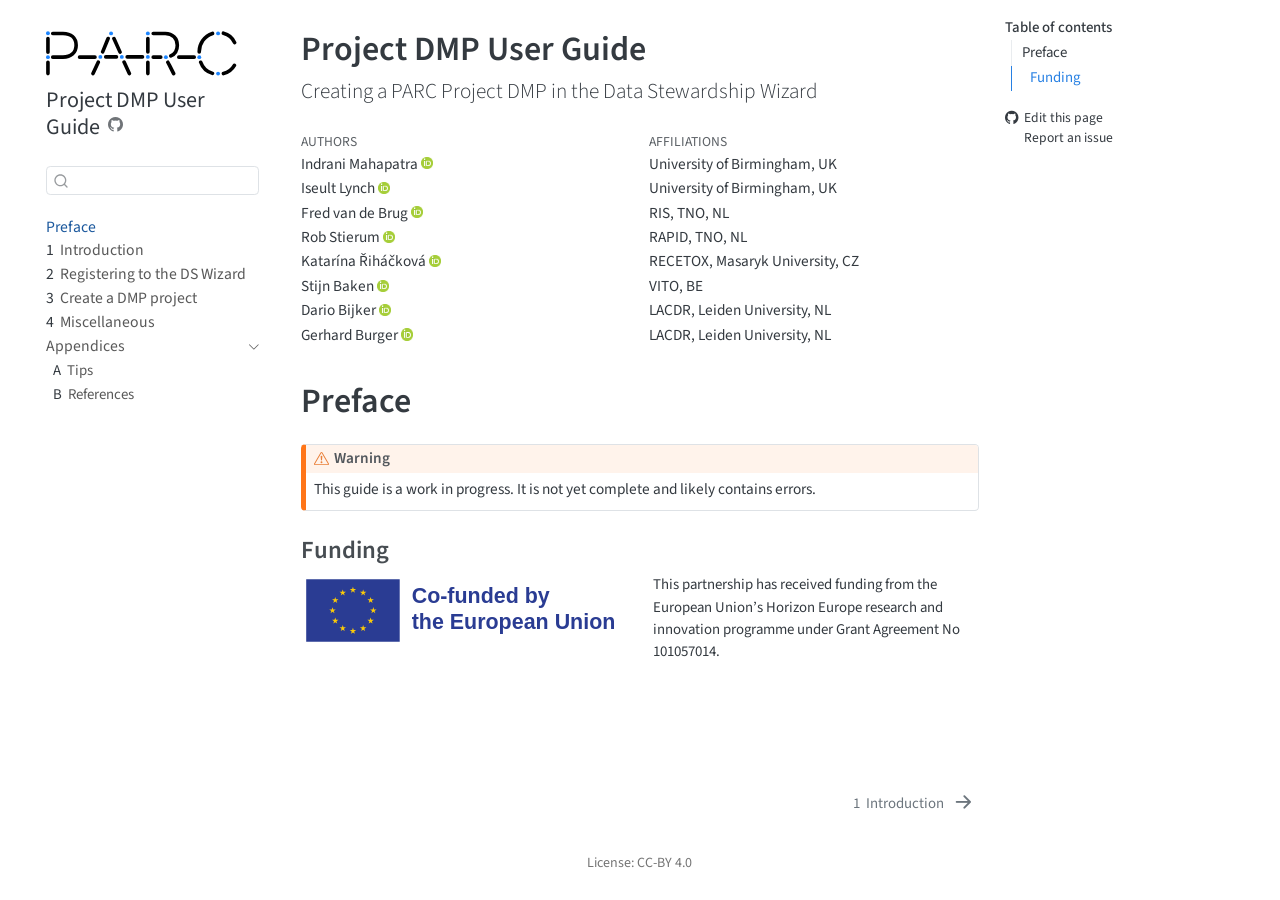
==== commit 5a65292a: "deploy: b5057bf620d916e036eff7f0ab1a35fb404dc3ad" ====
--- a/index.html
+++ b/index.html
@@ -2,7 +2,7 @@
 <html xmlns="http://www.w3.org/1999/xhtml" lang="en" xml:lang="en"><head>
 
 <meta charset="utf-8">
-<meta name="generator" content="quarto-1.8.27">
+<meta name="generator" content="quarto-1.9.36">
 
 <meta name="viewport" content="width=device-width, initial-scale=1.0, user-scalable=yes">
 
@@ -17,6 +17,9 @@
 
 <title>Project DMP User Guide</title>
 <style>
+/* Default styles provided by pandoc.
+** See https://pandoc.org/MANUAL.html#variables-for-html for config info.
+*/
 code{white-space: pre-wrap;}
 span.smallcaps{font-variant: small-caps;}
 div.columns{display: flex; gap: min(4vw, 1.5em);}
@@ -41,19 +44,18 @@
 <link href="./intro.html" rel="next">
 <script src="site_libs/quarto-html/quarto.js" type="module"></script>
 <script src="site_libs/quarto-html/tabsets/tabsets.js" type="module"></script>
-<script src="site_libs/quarto-html/axe/axe-check.js" type="module"></script>
 <script src="site_libs/quarto-html/popper.min.js"></script>
 <script src="site_libs/quarto-html/tippy.umd.min.js"></script>
 <script src="site_libs/quarto-html/anchor.min.js"></script>
 <link href="site_libs/quarto-html/tippy.css" rel="stylesheet">
-<link href="site_libs/quarto-html/quarto-syntax-highlighting-ed96de9b727972fe78a7b5d16c58bf87.css" rel="stylesheet" class="quarto-color-scheme" id="quarto-text-highlighting-styles">
-<link href="site_libs/quarto-html/quarto-syntax-highlighting-dark-4d9afe2b8d18ee9fa5d0d57b5ed4214d.css" rel="stylesheet" class="quarto-color-scheme quarto-color-alternate" id="quarto-text-highlighting-styles">
-<link href="site_libs/quarto-html/quarto-syntax-highlighting-ed96de9b727972fe78a7b5d16c58bf87.css" rel="stylesheet" class="quarto-color-scheme-extra" id="quarto-text-highlighting-styles">
+<link href="site_libs/quarto-html/quarto-syntax-highlighting-845c23b38eaddc0f92fda52bfe77a8c8.css" rel="stylesheet" class="quarto-color-scheme" id="quarto-text-highlighting-styles">
+<link href="site_libs/quarto-html/quarto-syntax-highlighting-dark-f418161beb48e0141c760e455f12af2c.css" rel="stylesheet" class="quarto-color-scheme quarto-color-alternate" id="quarto-text-highlighting-styles">
+<link href="site_libs/quarto-html/quarto-syntax-highlighting-845c23b38eaddc0f92fda52bfe77a8c8.css" rel="stylesheet" class="quarto-color-scheme-extra" id="quarto-text-highlighting-styles">
 <script src="site_libs/bootstrap/bootstrap.min.js"></script>
 <link href="site_libs/bootstrap/bootstrap-icons.css" rel="stylesheet">
-<link href="site_libs/bootstrap/bootstrap-606665182b3f1f85287ae2b2d081f946.min.css" rel="stylesheet" append-hash="true" class="quarto-color-scheme" id="quarto-bootstrap" data-mode="light">
-<link href="site_libs/bootstrap/bootstrap-dark-606665182b3f1f85287ae2b2d081f946.min.css" rel="stylesheet" append-hash="true" class="quarto-color-scheme quarto-color-alternate" id="quarto-bootstrap" data-mode="light">
-<link href="site_libs/bootstrap/bootstrap-606665182b3f1f85287ae2b2d081f946.min.css" rel="stylesheet" append-hash="true" class="quarto-color-scheme-extra" id="quarto-bootstrap" data-mode="light">
+<link href="site_libs/bootstrap/bootstrap-91ddaab3f3ecd590f4a97fe0277c9dbf.min.css" rel="stylesheet" append-hash="true" class="quarto-color-scheme" id="quarto-bootstrap" data-mode="light">
+<link href="site_libs/bootstrap/bootstrap-dark-91ddaab3f3ecd590f4a97fe0277c9dbf.min.css" rel="stylesheet" append-hash="true" class="quarto-color-scheme quarto-color-alternate" id="quarto-bootstrap" data-mode="light">
+<link href="site_libs/bootstrap/bootstrap-91ddaab3f3ecd590f4a97fe0277c9dbf.min.css" rel="stylesheet" append-hash="true" class="quarto-color-scheme-extra" id="quarto-bootstrap" data-mode="light">
 <script id="quarto-search-options" type="application/json">{
   "location": "sidebar",
   "copy-button": false,
--- a/site_libs/quarto-html/quarto-syntax-highlighting-845c23b38eaddc0f92fda52bfe77a8c8.css
+++ b/site_libs/quarto-html/quarto-syntax-highlighting-845c23b38eaddc0f92fda52bfe77a8c8.css
@@ -0,0 +1,236 @@
+/* quarto syntax highlight colors */
+:root {
+  --quarto-hl-ot-color: #003B4F;
+  --quarto-hl-at-color: #657422;
+  --quarto-hl-ss-color: #20794D;
+  --quarto-hl-an-color: #5E5E5E;
+  --quarto-hl-fu-color: #4758AB;
+  --quarto-hl-st-color: #20794D;
+  --quarto-hl-cf-color: #003B4F;
+  --quarto-hl-op-color: #5E5E5E;
+  --quarto-hl-er-color: #AD0000;
+  --quarto-hl-bn-color: #AD0000;
+  --quarto-hl-al-color: #AD0000;
+  --quarto-hl-va-color: #111111;
+  --quarto-hl-bu-color: inherit;
+  --quarto-hl-ex-color: inherit;
+  --quarto-hl-pp-color: #AD0000;
+  --quarto-hl-in-color: #5E5E5E;
+  --quarto-hl-vs-color: #20794D;
+  --quarto-hl-wa-color: #5E5E5E;
+  --quarto-hl-do-color: #5E5E5E;
+  --quarto-hl-im-color: #00769E;
+  --quarto-hl-ch-color: #20794D;
+  --quarto-hl-dt-color: #AD0000;
+  --quarto-hl-fl-color: #AD0000;
+  --quarto-hl-co-color: #5E5E5E;
+  --quarto-hl-cv-color: #5E5E5E;
+  --quarto-hl-cn-color: #8f5902;
+  --quarto-hl-sc-color: #5E5E5E;
+  --quarto-hl-dv-color: #AD0000;
+  --quarto-hl-kw-color: #003B4F;
+}
+
+/* other quarto variables */
+:root {
+  --quarto-font-monospace: SFMono-Regular, Menlo, Monaco, Consolas, "Liberation Mono", "Courier New", monospace;
+}
+
+/* syntax highlight based on Pandoc's rules */
+pre > code.sourceCode > span {
+  color: #003B4F;
+}
+
+code.sourceCode > span {
+  color: #003B4F;
+}
+
+div.sourceCode,
+div.sourceCode pre.sourceCode {
+  color: #003B4F;
+}
+
+/* Normal */
+code span {
+  color: #003B4F;
+}
+
+/* Alert */
+code span.al {
+  color: #AD0000;
+  font-style: inherit;
+}
+
+/* Annotation */
+code span.an {
+  color: #5E5E5E;
+  font-style: inherit;
+}
+
+/* Attribute */
+code span.at {
+  color: #657422;
+  font-style: inherit;
+}
+
+/* BaseN */
+code span.bn {
+  color: #AD0000;
+  font-style: inherit;
+}
+
+/* BuiltIn */
+code span.bu {
+  font-style: inherit;
+}
+
+/* ControlFlow */
+code span.cf {
+  color: #003B4F;
+  font-weight: bold;
+  font-style: inherit;
+}
+
+/* Char */
+code span.ch {
+  color: #20794D;
+  font-style: inherit;
+}
+
+/* Constant */
+code span.cn {
+  color: #8f5902;
+  font-style: inherit;
+}
+
+/* Comment */
+code span.co {
+  color: #5E5E5E;
+  font-style: inherit;
+}
+
+/* CommentVar */
+code span.cv {
+  color: #5E5E5E;
+  font-style: italic;
+}
+
+/* Documentation */
+code span.do {
+  color: #5E5E5E;
+  font-style: italic;
+}
+
+/* DataType */
+code span.dt {
+  color: #AD0000;
+  font-style: inherit;
+}
+
+/* DecVal */
+code span.dv {
+  color: #AD0000;
+  font-style: inherit;
+}
+
+/* Error */
+code span.er {
+  color: #AD0000;
+  font-style: inherit;
+}
+
+/* Extension */
+code span.ex {
+  font-style: inherit;
+}
+
+/* Float */
+code span.fl {
+  color: #AD0000;
+  font-style: inherit;
+}
+
+/* Function */
+code span.fu {
+  color: #4758AB;
+  font-style: inherit;
+}
+
+/* Import */
+code span.im {
+  color: #00769E;
+  font-style: inherit;
+}
+
+/* Information */
+code span.in {
+  color: #5E5E5E;
+  font-style: inherit;
+}
+
+/* Keyword */
+code span.kw {
+  color: #003B4F;
+  font-weight: bold;
+  font-style: inherit;
+}
+
+/* Operator */
+code span.op {
+  color: #5E5E5E;
+  font-style: inherit;
+}
+
+/* Other */
+code span.ot {
+  color: #003B4F;
+  font-style: inherit;
+}
+
+/* Preprocessor */
+code span.pp {
+  color: #AD0000;
+  font-style: inherit;
+}
+
+/* SpecialChar */
+code span.sc {
+  color: #5E5E5E;
+  font-style: inherit;
+}
+
+/* SpecialString */
+code span.ss {
+  color: #20794D;
+  font-style: inherit;
+}
+
+/* String */
+code span.st {
+  color: #20794D;
+  font-style: inherit;
+}
+
+/* Variable */
+code span.va {
+  color: #111111;
+  font-style: inherit;
+}
+
+/* VerbatimString */
+code span.vs {
+  color: #20794D;
+  font-style: inherit;
+}
+
+/* Warning */
+code span.wa {
+  color: #5E5E5E;
+  font-style: italic;
+}
+
+.prevent-inlining {
+  content: "</";
+}
+
+/*# sourceMappingURL=ac89f0bb514bba72461919f78549e31c.css.map */
--- a/site_libs/quarto-html/quarto-syntax-highlighting-dark-f418161beb48e0141c760e455f12af2c.css
+++ b/site_libs/quarto-html/quarto-syntax-highlighting-dark-f418161beb48e0141c760e455f12af2c.css
@@ -0,0 +1,219 @@
+/* quarto syntax highlight colors */
+:root {
+  --quarto-hl-al-color: #f07178;
+  --quarto-hl-an-color: #d4d0ab;
+  --quarto-hl-at-color: #00e0e0;
+  --quarto-hl-bn-color: #d4d0ab;
+  --quarto-hl-bu-color: #abe338;
+  --quarto-hl-ch-color: #abe338;
+  --quarto-hl-co-color: #f8f8f2;
+  --quarto-hl-cv-color: #ffd700;
+  --quarto-hl-cn-color: #ffd700;
+  --quarto-hl-cf-color: #ffa07a;
+  --quarto-hl-dt-color: #ffa07a;
+  --quarto-hl-dv-color: #d4d0ab;
+  --quarto-hl-do-color: #f8f8f2;
+  --quarto-hl-er-color: #f07178;
+  --quarto-hl-ex-color: #00e0e0;
+  --quarto-hl-fl-color: #d4d0ab;
+  --quarto-hl-fu-color: #ffa07a;
+  --quarto-hl-im-color: #abe338;
+  --quarto-hl-in-color: #d4d0ab;
+  --quarto-hl-kw-color: #ffa07a;
+  --quarto-hl-op-color: #ffa07a;
+  --quarto-hl-ot-color: #00e0e0;
+  --quarto-hl-pp-color: #dcc6e0;
+  --quarto-hl-re-color: #00e0e0;
+  --quarto-hl-sc-color: #abe338;
+  --quarto-hl-ss-color: #abe338;
+  --quarto-hl-st-color: #abe338;
+  --quarto-hl-va-color: #00e0e0;
+  --quarto-hl-vs-color: #abe338;
+  --quarto-hl-wa-color: #dcc6e0;
+}
+
+/* other quarto variables */
+:root {
+  --quarto-font-monospace: SFMono-Regular, Menlo, Monaco, Consolas, "Liberation Mono", "Courier New", monospace;
+}
+
+/* syntax highlight based on Pandoc's rules */
+pre > code.sourceCode > span {
+  color: #f8f8f2;
+}
+
+code.sourceCode > span {
+  color: #f8f8f2;
+}
+
+div.sourceCode,
+div.sourceCode pre.sourceCode {
+  color: #f8f8f2;
+}
+
+/* Normal */
+code span {
+  color: #f8f8f2;
+}
+
+/* Alert */
+code span.al {
+  color: #f07178;
+}
+
+/* Annotation */
+code span.an {
+  color: #d4d0ab;
+}
+
+/* Attribute */
+code span.at {
+  color: #00e0e0;
+}
+
+/* BaseN */
+code span.bn {
+  color: #d4d0ab;
+}
+
+/* BuiltIn */
+code span.bu {
+  color: #abe338;
+}
+
+/* ControlFlow */
+code span.cf {
+  font-weight: bold;
+  color: #ffa07a;
+}
+
+/* Char */
+code span.ch {
+  color: #abe338;
+}
+
+/* Constant */
+code span.cn {
+  color: #ffd700;
+}
+
+/* Comment */
+code span.co {
+  font-style: italic;
+  color: #f8f8f2;
+}
+
+/* CommentVar */
+code span.cv {
+  color: #ffd700;
+}
+
+/* Documentation */
+code span.do {
+  color: #f8f8f2;
+}
+
+/* DataType */
+code span.dt {
+  color: #ffa07a;
+}
+
+/* DecVal */
+code span.dv {
+  color: #d4d0ab;
+}
+
+/* Error */
+code span.er {
+  color: #f07178;
+  text-decoration: underline;
+}
+
+/* Extension */
+code span.ex {
+  font-weight: bold;
+  color: #00e0e0;
+}
+
+/* Float */
+code span.fl {
+  color: #d4d0ab;
+}
+
+/* Function */
+code span.fu {
+  color: #ffa07a;
+}
+
+/* Import */
+code span.im {
+  color: #abe338;
+}
+
+/* Information */
+code span.in {
+  color: #d4d0ab;
+}
+
+/* Keyword */
+code span.kw {
+  font-weight: bold;
+  color: #ffa07a;
+}
+
+/* Operator */
+code span.op {
+  color: #ffa07a;
+}
+
+/* Other */
+code span.ot {
+  color: #00e0e0;
+}
+
+/* Preprocessor */
+code span.pp {
+  color: #dcc6e0;
+}
+
+/* RegionMarker */
+code span.re {
+  background-color: #f8f8f2;
+  color: #00e0e0;
+}
+
+/* SpecialChar */
+code span.sc {
+  color: #abe338;
+}
+
+/* SpecialString */
+code span.ss {
+  color: #abe338;
+}
+
+/* String */
+code span.st {
+  color: #abe338;
+}
+
+/* Variable */
+code span.va {
+  color: #00e0e0;
+}
+
+/* VerbatimString */
+code span.vs {
+  color: #abe338;
+}
+
+/* Warning */
+code span.wa {
+  color: #dcc6e0;
+}
+
+.prevent-inlining {
+  content: "</";
+}
+
+/*# sourceMappingURL=378c2a0cc31455d06730fbe37c8f3789.css.map */
--- a/site_libs/quarto-html/quarto-syntax-highlighting-845c23b38eaddc0f92fda52bfe77a8c8.css
+++ b/site_libs/quarto-html/quarto-syntax-highlighting-845c23b38eaddc0f92fda52bfe77a8c8.css
@@ -0,0 +1,236 @@
+/* quarto syntax highlight colors */
+:root {
+  --quarto-hl-ot-color: #003B4F;
+  --quarto-hl-at-color: #657422;
+  --quarto-hl-ss-color: #20794D;
+  --quarto-hl-an-color: #5E5E5E;
+  --quarto-hl-fu-color: #4758AB;
+  --quarto-hl-st-color: #20794D;
+  --quarto-hl-cf-color: #003B4F;
+  --quarto-hl-op-color: #5E5E5E;
+  --quarto-hl-er-color: #AD0000;
+  --quarto-hl-bn-color: #AD0000;
+  --quarto-hl-al-color: #AD0000;
+  --quarto-hl-va-color: #111111;
+  --quarto-hl-bu-color: inherit;
+  --quarto-hl-ex-color: inherit;
+  --quarto-hl-pp-color: #AD0000;
+  --quarto-hl-in-color: #5E5E5E;
+  --quarto-hl-vs-color: #20794D;
+  --quarto-hl-wa-color: #5E5E5E;
+  --quarto-hl-do-color: #5E5E5E;
+  --quarto-hl-im-color: #00769E;
+  --quarto-hl-ch-color: #20794D;
+  --quarto-hl-dt-color: #AD0000;
+  --quarto-hl-fl-color: #AD0000;
+  --quarto-hl-co-color: #5E5E5E;
+  --quarto-hl-cv-color: #5E5E5E;
+  --quarto-hl-cn-color: #8f5902;
+  --quarto-hl-sc-color: #5E5E5E;
+  --quarto-hl-dv-color: #AD0000;
+  --quarto-hl-kw-color: #003B4F;
+}
+
+/* other quarto variables */
+:root {
+  --quarto-font-monospace: SFMono-Regular, Menlo, Monaco, Consolas, "Liberation Mono", "Courier New", monospace;
+}
+
+/* syntax highlight based on Pandoc's rules */
+pre > code.sourceCode > span {
+  color: #003B4F;
+}
+
+code.sourceCode > span {
+  color: #003B4F;
+}
+
+div.sourceCode,
+div.sourceCode pre.sourceCode {
+  color: #003B4F;
+}
+
+/* Normal */
+code span {
+  color: #003B4F;
+}
+
+/* Alert */
+code span.al {
+  color: #AD0000;
+  font-style: inherit;
+}
+
+/* Annotation */
+code span.an {
+  color: #5E5E5E;
+  font-style: inherit;
+}
+
+/* Attribute */
+code span.at {
+  color: #657422;
+  font-style: inherit;
+}
+
+/* BaseN */
+code span.bn {
+  color: #AD0000;
+  font-style: inherit;
+}
+
+/* BuiltIn */
+code span.bu {
+  font-style: inherit;
+}
+
+/* ControlFlow */
+code span.cf {
+  color: #003B4F;
+  font-weight: bold;
+  font-style: inherit;
+}
+
+/* Char */
+code span.ch {
+  color: #20794D;
+  font-style: inherit;
+}
+
+/* Constant */
+code span.cn {
+  color: #8f5902;
+  font-style: inherit;
+}
+
+/* Comment */
+code span.co {
+  color: #5E5E5E;
+  font-style: inherit;
+}
+
+/* CommentVar */
+code span.cv {
+  color: #5E5E5E;
+  font-style: italic;
+}
+
+/* Documentation */
+code span.do {
+  color: #5E5E5E;
+  font-style: italic;
+}
+
+/* DataType */
+code span.dt {
+  color: #AD0000;
+  font-style: inherit;
+}
+
+/* DecVal */
+code span.dv {
+  color: #AD0000;
+  font-style: inherit;
+}
+
+/* Error */
+code span.er {
+  color: #AD0000;
+  font-style: inherit;
+}
+
+/* Extension */
+code span.ex {
+  font-style: inherit;
+}
+
+/* Float */
+code span.fl {
+  color: #AD0000;
+  font-style: inherit;
+}
+
+/* Function */
+code span.fu {
+  color: #4758AB;
+  font-style: inherit;
+}
+
+/* Import */
+code span.im {
+  color: #00769E;
+  font-style: inherit;
+}
+
+/* Information */
+code span.in {
+  color: #5E5E5E;
+  font-style: inherit;
+}
+
+/* Keyword */
+code span.kw {
+  color: #003B4F;
+  font-weight: bold;
+  font-style: inherit;
+}
+
+/* Operator */
+code span.op {
+  color: #5E5E5E;
+  font-style: inherit;
+}
+
+/* Other */
+code span.ot {
+  color: #003B4F;
+  font-style: inherit;
+}
+
+/* Preprocessor */
+code span.pp {
+  color: #AD0000;
+  font-style: inherit;
+}
+
+/* SpecialChar */
+code span.sc {
+  color: #5E5E5E;
+  font-style: inherit;
+}
+
+/* SpecialString */
+code span.ss {
+  color: #20794D;
+  font-style: inherit;
+}
+
+/* String */
+code span.st {
+  color: #20794D;
+  font-style: inherit;
+}
+
+/* Variable */
+code span.va {
+  color: #111111;
+  font-style: inherit;
+}
+
+/* VerbatimString */
+code span.vs {
+  color: #20794D;
+  font-style: inherit;
+}
+
+/* Warning */
+code span.wa {
+  color: #5E5E5E;
+  font-style: italic;
+}
+
+.prevent-inlining {
+  content: "</";
+}
+
+/*# sourceMappingURL=ac89f0bb514bba72461919f78549e31c.css.map */
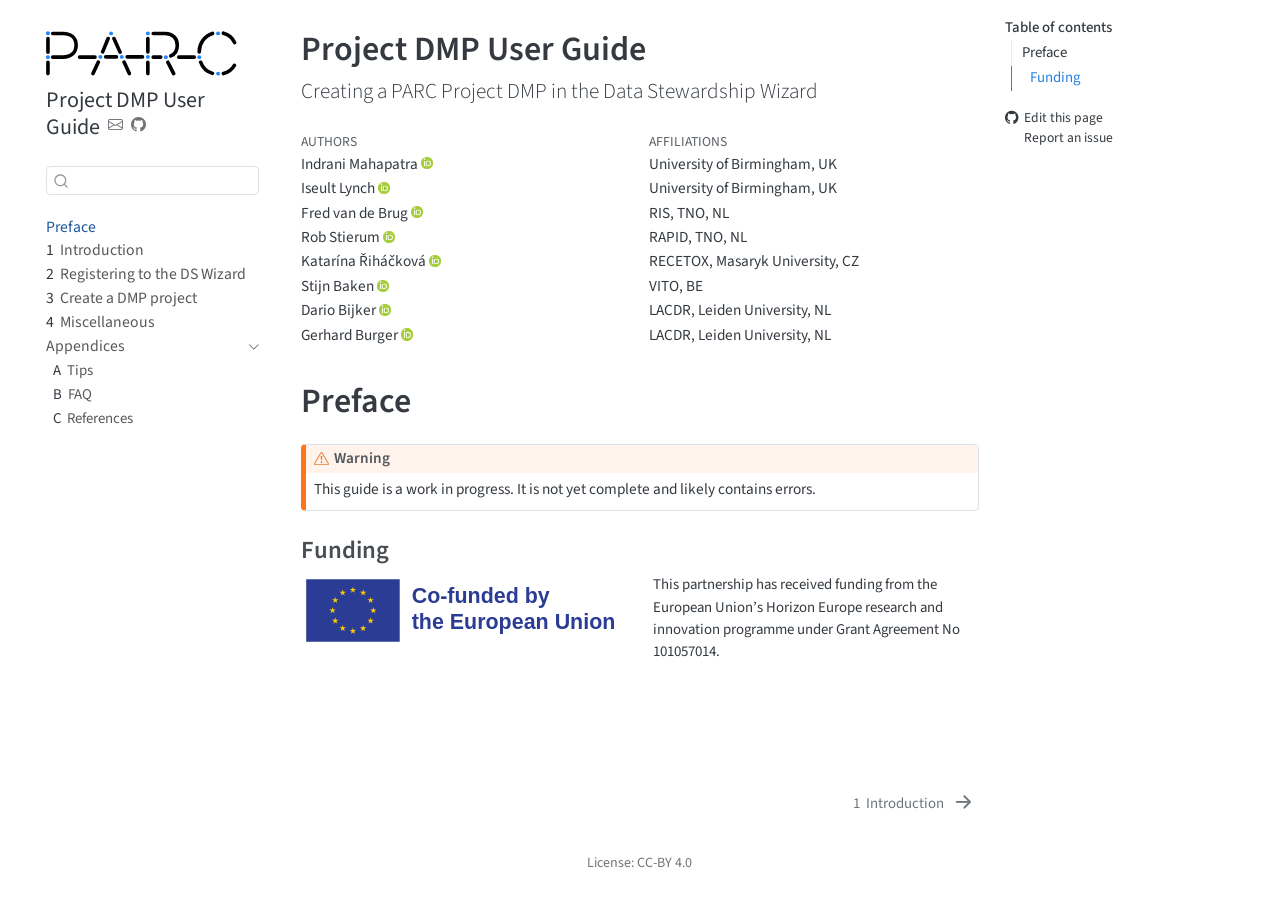
==== commit 5ac33e39: "deploy: 631a72453d8e06b735cb82748f3a59fcd1a52e8b" ====
--- a/index.html
+++ b/index.html
@@ -2,7 +2,7 @@
 <html xmlns="http://www.w3.org/1999/xhtml" lang="en" xml:lang="en"><head>
 
 <meta charset="utf-8">
-<meta name="generator" content="quarto-1.9.36">
+<meta name="generator" content="quarto-1.9.37">
 
 <meta name="viewport" content="width=device-width, initial-scale=1.0, user-scalable=yes">
 
@@ -48,14 +48,14 @@
 <script src="site_libs/quarto-html/tippy.umd.min.js"></script>
 <script src="site_libs/quarto-html/anchor.min.js"></script>
 <link href="site_libs/quarto-html/tippy.css" rel="stylesheet">
-<link href="site_libs/quarto-html/quarto-syntax-highlighting-845c23b38eaddc0f92fda52bfe77a8c8.css" rel="stylesheet" class="quarto-color-scheme" id="quarto-text-highlighting-styles">
-<link href="site_libs/quarto-html/quarto-syntax-highlighting-dark-f418161beb48e0141c760e455f12af2c.css" rel="stylesheet" class="quarto-color-scheme quarto-color-alternate" id="quarto-text-highlighting-styles">
-<link href="site_libs/quarto-html/quarto-syntax-highlighting-845c23b38eaddc0f92fda52bfe77a8c8.css" rel="stylesheet" class="quarto-color-scheme-extra" id="quarto-text-highlighting-styles">
+<link href="site_libs/quarto-html/quarto-syntax-highlighting-7f8f88aac4f3542376d5c11b86a4c14d.css" rel="stylesheet" class="quarto-color-scheme" id="quarto-text-highlighting-styles">
+<link href="site_libs/quarto-html/quarto-syntax-highlighting-dark-d0ae9245876894da5ac7e18953ecc5cc.css" rel="stylesheet" class="quarto-color-scheme quarto-color-alternate" id="quarto-text-highlighting-styles">
+<link href="site_libs/quarto-html/quarto-syntax-highlighting-7f8f88aac4f3542376d5c11b86a4c14d.css" rel="stylesheet" class="quarto-color-scheme-extra" id="quarto-text-highlighting-styles">
 <script src="site_libs/bootstrap/bootstrap.min.js"></script>
 <link href="site_libs/bootstrap/bootstrap-icons.css" rel="stylesheet">
-<link href="site_libs/bootstrap/bootstrap-91ddaab3f3ecd590f4a97fe0277c9dbf.min.css" rel="stylesheet" append-hash="true" class="quarto-color-scheme" id="quarto-bootstrap" data-mode="light">
-<link href="site_libs/bootstrap/bootstrap-dark-91ddaab3f3ecd590f4a97fe0277c9dbf.min.css" rel="stylesheet" append-hash="true" class="quarto-color-scheme quarto-color-alternate" id="quarto-bootstrap" data-mode="light">
-<link href="site_libs/bootstrap/bootstrap-91ddaab3f3ecd590f4a97fe0277c9dbf.min.css" rel="stylesheet" append-hash="true" class="quarto-color-scheme-extra" id="quarto-bootstrap" data-mode="light">
+<link href="site_libs/bootstrap/bootstrap-349394a0619db66d2ad5f55c365a80c4.min.css" rel="stylesheet" append-hash="true" class="quarto-color-scheme" id="quarto-bootstrap" data-mode="light">
+<link href="site_libs/bootstrap/bootstrap-dark-349394a0619db66d2ad5f55c365a80c4.min.css" rel="stylesheet" append-hash="true" class="quarto-color-scheme quarto-color-alternate" id="quarto-bootstrap" data-mode="light">
+<link href="site_libs/bootstrap/bootstrap-349394a0619db66d2ad5f55c365a80c4.min.css" rel="stylesheet" append-hash="true" class="quarto-color-scheme-extra" id="quarto-bootstrap" data-mode="light">
 <script id="quarto-search-options" type="application/json">{
   "location": "sidebar",
   "copy-button": false,
@@ -118,6 +118,7 @@
     <div class="sidebar-title mb-0 py-0">
       <a href="./">Project DMP User Guide</a> 
         <div class="sidebar-tools-main">
+    <a href="mailto:wp7-dmp-troubleshooters@googlegroups.com" title="" class="quarto-navigation-tool px-1" aria-label=""><i class="bi bi-envelope"></i></a>
     <a href="https://github.com/eu-parc/project-dmp-guide" title="Source Code" class="quarto-navigation-tool px-1" aria-label="Source Code"><i class="bi bi-github"></i></a>
 </div>
     </div>
@@ -176,8 +177,14 @@
 </li>
           <li class="sidebar-item">
   <div class="sidebar-item-container"> 
+  <a href="./faq.html" class="sidebar-item-text sidebar-link">
+ <span class="menu-text"><span class="chapter-number">B</span>&nbsp; <span class="chapter-title">FAQ</span></span></a>
+  </div>
+</li>
+          <li class="sidebar-item">
+  <div class="sidebar-item-container"> 
   <a href="./references.html" class="sidebar-item-text sidebar-link">
- <span class="menu-text"><span class="chapter-number">B</span>&nbsp; <span class="chapter-title">References</span></span></a>
+ <span class="menu-text"><span class="chapter-number">C</span>&nbsp; <span class="chapter-title">References</span></span></a>
   </div>
 </li>
       </ul>
--- a/site_libs/quarto-html/quarto-syntax-highlighting-7f8f88aac4f3542376d5c11b86a4c14d.css
+++ b/site_libs/quarto-html/quarto-syntax-highlighting-7f8f88aac4f3542376d5c11b86a4c14d.css
@@ -0,0 +1,236 @@
+/* quarto syntax highlight colors */
+:root {
+  --quarto-hl-ot-color: #003B4F;
+  --quarto-hl-at-color: #657422;
+  --quarto-hl-ss-color: #20794D;
+  --quarto-hl-an-color: #5E5E5E;
+  --quarto-hl-fu-color: #4758AB;
+  --quarto-hl-st-color: #20794D;
+  --quarto-hl-cf-color: #003B4F;
+  --quarto-hl-op-color: #5E5E5E;
+  --quarto-hl-er-color: #AD0000;
+  --quarto-hl-bn-color: #AD0000;
+  --quarto-hl-al-color: #AD0000;
+  --quarto-hl-va-color: #111111;
+  --quarto-hl-bu-color: inherit;
+  --quarto-hl-ex-color: inherit;
+  --quarto-hl-pp-color: #AD0000;
+  --quarto-hl-in-color: #5E5E5E;
+  --quarto-hl-vs-color: #20794D;
+  --quarto-hl-wa-color: #5E5E5E;
+  --quarto-hl-do-color: #5E5E5E;
+  --quarto-hl-im-color: #00769E;
+  --quarto-hl-ch-color: #20794D;
+  --quarto-hl-dt-color: #AD0000;
+  --quarto-hl-fl-color: #AD0000;
+  --quarto-hl-co-color: #5E5E5E;
+  --quarto-hl-cv-color: #5E5E5E;
+  --quarto-hl-cn-color: #8f5902;
+  --quarto-hl-sc-color: #5E5E5E;
+  --quarto-hl-dv-color: #AD0000;
+  --quarto-hl-kw-color: #003B4F;
+}
+
+/* other quarto variables */
+:root {
+  --quarto-font-monospace: SFMono-Regular, Menlo, Monaco, Consolas, "Liberation Mono", "Courier New", monospace;
+}
+
+/* syntax highlight based on Pandoc's rules */
+pre > code.sourceCode > span {
+  color: #003B4F;
+}
+
+code.sourceCode > span {
+  color: #003B4F;
+}
+
+div.sourceCode,
+div.sourceCode pre.sourceCode {
+  color: #003B4F;
+}
+
+/* Normal */
+code span {
+  color: #003B4F;
+}
+
+/* Alert */
+code span.al {
+  color: #AD0000;
+  font-style: inherit;
+}
+
+/* Annotation */
+code span.an {
+  color: #5E5E5E;
+  font-style: inherit;
+}
+
+/* Attribute */
+code span.at {
+  color: #657422;
+  font-style: inherit;
+}
+
+/* BaseN */
+code span.bn {
+  color: #AD0000;
+  font-style: inherit;
+}
+
+/* BuiltIn */
+code span.bu {
+  font-style: inherit;
+}
+
+/* ControlFlow */
+code span.cf {
+  color: #003B4F;
+  font-weight: bold;
+  font-style: inherit;
+}
+
+/* Char */
+code span.ch {
+  color: #20794D;
+  font-style: inherit;
+}
+
+/* Constant */
+code span.cn {
+  color: #8f5902;
+  font-style: inherit;
+}
+
+/* Comment */
+code span.co {
+  color: #5E5E5E;
+  font-style: inherit;
+}
+
+/* CommentVar */
+code span.cv {
+  color: #5E5E5E;
+  font-style: italic;
+}
+
+/* Documentation */
+code span.do {
+  color: #5E5E5E;
+  font-style: italic;
+}
+
+/* DataType */
+code span.dt {
+  color: #AD0000;
+  font-style: inherit;
+}
+
+/* DecVal */
+code span.dv {
+  color: #AD0000;
+  font-style: inherit;
+}
+
+/* Error */
+code span.er {
+  color: #AD0000;
+  font-style: inherit;
+}
+
+/* Extension */
+code span.ex {
+  font-style: inherit;
+}
+
+/* Float */
+code span.fl {
+  color: #AD0000;
+  font-style: inherit;
+}
+
+/* Function */
+code span.fu {
+  color: #4758AB;
+  font-style: inherit;
+}
+
+/* Import */
+code span.im {
+  color: #00769E;
+  font-style: inherit;
+}
+
+/* Information */
+code span.in {
+  color: #5E5E5E;
+  font-style: inherit;
+}
+
+/* Keyword */
+code span.kw {
+  color: #003B4F;
+  font-weight: bold;
+  font-style: inherit;
+}
+
+/* Operator */
+code span.op {
+  color: #5E5E5E;
+  font-style: inherit;
+}
+
+/* Other */
+code span.ot {
+  color: #003B4F;
+  font-style: inherit;
+}
+
+/* Preprocessor */
+code span.pp {
+  color: #AD0000;
+  font-style: inherit;
+}
+
+/* SpecialChar */
+code span.sc {
+  color: #5E5E5E;
+  font-style: inherit;
+}
+
+/* SpecialString */
+code span.ss {
+  color: #20794D;
+  font-style: inherit;
+}
+
+/* String */
+code span.st {
+  color: #20794D;
+  font-style: inherit;
+}
+
+/* Variable */
+code span.va {
+  color: #111111;
+  font-style: inherit;
+}
+
+/* VerbatimString */
+code span.vs {
+  color: #20794D;
+  font-style: inherit;
+}
+
+/* Warning */
+code span.wa {
+  color: #5E5E5E;
+  font-style: italic;
+}
+
+.prevent-inlining {
+  content: "</";
+}
+
+/*# sourceMappingURL=789ad8cd35626ba772517505b42a116e.css.map */
--- a/site_libs/quarto-html/quarto-syntax-highlighting-dark-d0ae9245876894da5ac7e18953ecc5cc.css
+++ b/site_libs/quarto-html/quarto-syntax-highlighting-dark-d0ae9245876894da5ac7e18953ecc5cc.css
@@ -0,0 +1,219 @@
+/* quarto syntax highlight colors */
+:root {
+  --quarto-hl-al-color: #f07178;
+  --quarto-hl-an-color: #d4d0ab;
+  --quarto-hl-at-color: #00e0e0;
+  --quarto-hl-bn-color: #d4d0ab;
+  --quarto-hl-bu-color: #abe338;
+  --quarto-hl-ch-color: #abe338;
+  --quarto-hl-co-color: #f8f8f2;
+  --quarto-hl-cv-color: #ffd700;
+  --quarto-hl-cn-color: #ffd700;
+  --quarto-hl-cf-color: #ffa07a;
+  --quarto-hl-dt-color: #ffa07a;
+  --quarto-hl-dv-color: #d4d0ab;
+  --quarto-hl-do-color: #f8f8f2;
+  --quarto-hl-er-color: #f07178;
+  --quarto-hl-ex-color: #00e0e0;
+  --quarto-hl-fl-color: #d4d0ab;
+  --quarto-hl-fu-color: #ffa07a;
+  --quarto-hl-im-color: #abe338;
+  --quarto-hl-in-color: #d4d0ab;
+  --quarto-hl-kw-color: #ffa07a;
+  --quarto-hl-op-color: #ffa07a;
+  --quarto-hl-ot-color: #00e0e0;
+  --quarto-hl-pp-color: #dcc6e0;
+  --quarto-hl-re-color: #00e0e0;
+  --quarto-hl-sc-color: #abe338;
+  --quarto-hl-ss-color: #abe338;
+  --quarto-hl-st-color: #abe338;
+  --quarto-hl-va-color: #00e0e0;
+  --quarto-hl-vs-color: #abe338;
+  --quarto-hl-wa-color: #dcc6e0;
+}
+
+/* other quarto variables */
+:root {
+  --quarto-font-monospace: SFMono-Regular, Menlo, Monaco, Consolas, "Liberation Mono", "Courier New", monospace;
+}
+
+/* syntax highlight based on Pandoc's rules */
+pre > code.sourceCode > span {
+  color: #f8f8f2;
+}
+
+code.sourceCode > span {
+  color: #f8f8f2;
+}
+
+div.sourceCode,
+div.sourceCode pre.sourceCode {
+  color: #f8f8f2;
+}
+
+/* Normal */
+code span {
+  color: #f8f8f2;
+}
+
+/* Alert */
+code span.al {
+  color: #f07178;
+}
+
+/* Annotation */
+code span.an {
+  color: #d4d0ab;
+}
+
+/* Attribute */
+code span.at {
+  color: #00e0e0;
+}
+
+/* BaseN */
+code span.bn {
+  color: #d4d0ab;
+}
+
+/* BuiltIn */
+code span.bu {
+  color: #abe338;
+}
+
+/* ControlFlow */
+code span.cf {
+  font-weight: bold;
+  color: #ffa07a;
+}
+
+/* Char */
+code span.ch {
+  color: #abe338;
+}
+
+/* Constant */
+code span.cn {
+  color: #ffd700;
+}
+
+/* Comment */
+code span.co {
+  font-style: italic;
+  color: #f8f8f2;
+}
+
+/* CommentVar */
+code span.cv {
+  color: #ffd700;
+}
+
+/* Documentation */
+code span.do {
+  color: #f8f8f2;
+}
+
+/* DataType */
+code span.dt {
+  color: #ffa07a;
+}
+
+/* DecVal */
+code span.dv {
+  color: #d4d0ab;
+}
+
+/* Error */
+code span.er {
+  color: #f07178;
+  text-decoration: underline;
+}
+
+/* Extension */
+code span.ex {
+  font-weight: bold;
+  color: #00e0e0;
+}
+
+/* Float */
+code span.fl {
+  color: #d4d0ab;
+}
+
+/* Function */
+code span.fu {
+  color: #ffa07a;
+}
+
+/* Import */
+code span.im {
+  color: #abe338;
+}
+
+/* Information */
+code span.in {
+  color: #d4d0ab;
+}
+
+/* Keyword */
+code span.kw {
+  font-weight: bold;
+  color: #ffa07a;
+}
+
+/* Operator */
+code span.op {
+  color: #ffa07a;
+}
+
+/* Other */
+code span.ot {
+  color: #00e0e0;
+}
+
+/* Preprocessor */
+code span.pp {
+  color: #dcc6e0;
+}
+
+/* RegionMarker */
+code span.re {
+  background-color: #f8f8f2;
+  color: #00e0e0;
+}
+
+/* SpecialChar */
+code span.sc {
+  color: #abe338;
+}
+
+/* SpecialString */
+code span.ss {
+  color: #abe338;
+}
+
+/* String */
+code span.st {
+  color: #abe338;
+}
+
+/* Variable */
+code span.va {
+  color: #00e0e0;
+}
+
+/* VerbatimString */
+code span.vs {
+  color: #abe338;
+}
+
+/* Warning */
+code span.wa {
+  color: #dcc6e0;
+}
+
+.prevent-inlining {
+  content: "</";
+}
+
+/*# sourceMappingURL=e2dac9153eaf3c552d5043f9565d03d7.css.map */
--- a/site_libs/quarto-html/quarto-syntax-highlighting-7f8f88aac4f3542376d5c11b86a4c14d.css
+++ b/site_libs/quarto-html/quarto-syntax-highlighting-7f8f88aac4f3542376d5c11b86a4c14d.css
@@ -0,0 +1,236 @@
+/* quarto syntax highlight colors */
+:root {
+  --quarto-hl-ot-color: #003B4F;
+  --quarto-hl-at-color: #657422;
+  --quarto-hl-ss-color: #20794D;
+  --quarto-hl-an-color: #5E5E5E;
+  --quarto-hl-fu-color: #4758AB;
+  --quarto-hl-st-color: #20794D;
+  --quarto-hl-cf-color: #003B4F;
+  --quarto-hl-op-color: #5E5E5E;
+  --quarto-hl-er-color: #AD0000;
+  --quarto-hl-bn-color: #AD0000;
+  --quarto-hl-al-color: #AD0000;
+  --quarto-hl-va-color: #111111;
+  --quarto-hl-bu-color: inherit;
+  --quarto-hl-ex-color: inherit;
+  --quarto-hl-pp-color: #AD0000;
+  --quarto-hl-in-color: #5E5E5E;
+  --quarto-hl-vs-color: #20794D;
+  --quarto-hl-wa-color: #5E5E5E;
+  --quarto-hl-do-color: #5E5E5E;
+  --quarto-hl-im-color: #00769E;
+  --quarto-hl-ch-color: #20794D;
+  --quarto-hl-dt-color: #AD0000;
+  --quarto-hl-fl-color: #AD0000;
+  --quarto-hl-co-color: #5E5E5E;
+  --quarto-hl-cv-color: #5E5E5E;
+  --quarto-hl-cn-color: #8f5902;
+  --quarto-hl-sc-color: #5E5E5E;
+  --quarto-hl-dv-color: #AD0000;
+  --quarto-hl-kw-color: #003B4F;
+}
+
+/* other quarto variables */
+:root {
+  --quarto-font-monospace: SFMono-Regular, Menlo, Monaco, Consolas, "Liberation Mono", "Courier New", monospace;
+}
+
+/* syntax highlight based on Pandoc's rules */
+pre > code.sourceCode > span {
+  color: #003B4F;
+}
+
+code.sourceCode > span {
+  color: #003B4F;
+}
+
+div.sourceCode,
+div.sourceCode pre.sourceCode {
+  color: #003B4F;
+}
+
+/* Normal */
+code span {
+  color: #003B4F;
+}
+
+/* Alert */
+code span.al {
+  color: #AD0000;
+  font-style: inherit;
+}
+
+/* Annotation */
+code span.an {
+  color: #5E5E5E;
+  font-style: inherit;
+}
+
+/* Attribute */
+code span.at {
+  color: #657422;
+  font-style: inherit;
+}
+
+/* BaseN */
+code span.bn {
+  color: #AD0000;
+  font-style: inherit;
+}
+
+/* BuiltIn */
+code span.bu {
+  font-style: inherit;
+}
+
+/* ControlFlow */
+code span.cf {
+  color: #003B4F;
+  font-weight: bold;
+  font-style: inherit;
+}
+
+/* Char */
+code span.ch {
+  color: #20794D;
+  font-style: inherit;
+}
+
+/* Constant */
+code span.cn {
+  color: #8f5902;
+  font-style: inherit;
+}
+
+/* Comment */
+code span.co {
+  color: #5E5E5E;
+  font-style: inherit;
+}
+
+/* CommentVar */
+code span.cv {
+  color: #5E5E5E;
+  font-style: italic;
+}
+
+/* Documentation */
+code span.do {
+  color: #5E5E5E;
+  font-style: italic;
+}
+
+/* DataType */
+code span.dt {
+  color: #AD0000;
+  font-style: inherit;
+}
+
+/* DecVal */
+code span.dv {
+  color: #AD0000;
+  font-style: inherit;
+}
+
+/* Error */
+code span.er {
+  color: #AD0000;
+  font-style: inherit;
+}
+
+/* Extension */
+code span.ex {
+  font-style: inherit;
+}
+
+/* Float */
+code span.fl {
+  color: #AD0000;
+  font-style: inherit;
+}
+
+/* Function */
+code span.fu {
+  color: #4758AB;
+  font-style: inherit;
+}
+
+/* Import */
+code span.im {
+  color: #00769E;
+  font-style: inherit;
+}
+
+/* Information */
+code span.in {
+  color: #5E5E5E;
+  font-style: inherit;
+}
+
+/* Keyword */
+code span.kw {
+  color: #003B4F;
+  font-weight: bold;
+  font-style: inherit;
+}
+
+/* Operator */
+code span.op {
+  color: #5E5E5E;
+  font-style: inherit;
+}
+
+/* Other */
+code span.ot {
+  color: #003B4F;
+  font-style: inherit;
+}
+
+/* Preprocessor */
+code span.pp {
+  color: #AD0000;
+  font-style: inherit;
+}
+
+/* SpecialChar */
+code span.sc {
+  color: #5E5E5E;
+  font-style: inherit;
+}
+
+/* SpecialString */
+code span.ss {
+  color: #20794D;
+  font-style: inherit;
+}
+
+/* String */
+code span.st {
+  color: #20794D;
+  font-style: inherit;
+}
+
+/* Variable */
+code span.va {
+  color: #111111;
+  font-style: inherit;
+}
+
+/* VerbatimString */
+code span.vs {
+  color: #20794D;
+  font-style: inherit;
+}
+
+/* Warning */
+code span.wa {
+  color: #5E5E5E;
+  font-style: italic;
+}
+
+.prevent-inlining {
+  content: "</";
+}
+
+/*# sourceMappingURL=789ad8cd35626ba772517505b42a116e.css.map */
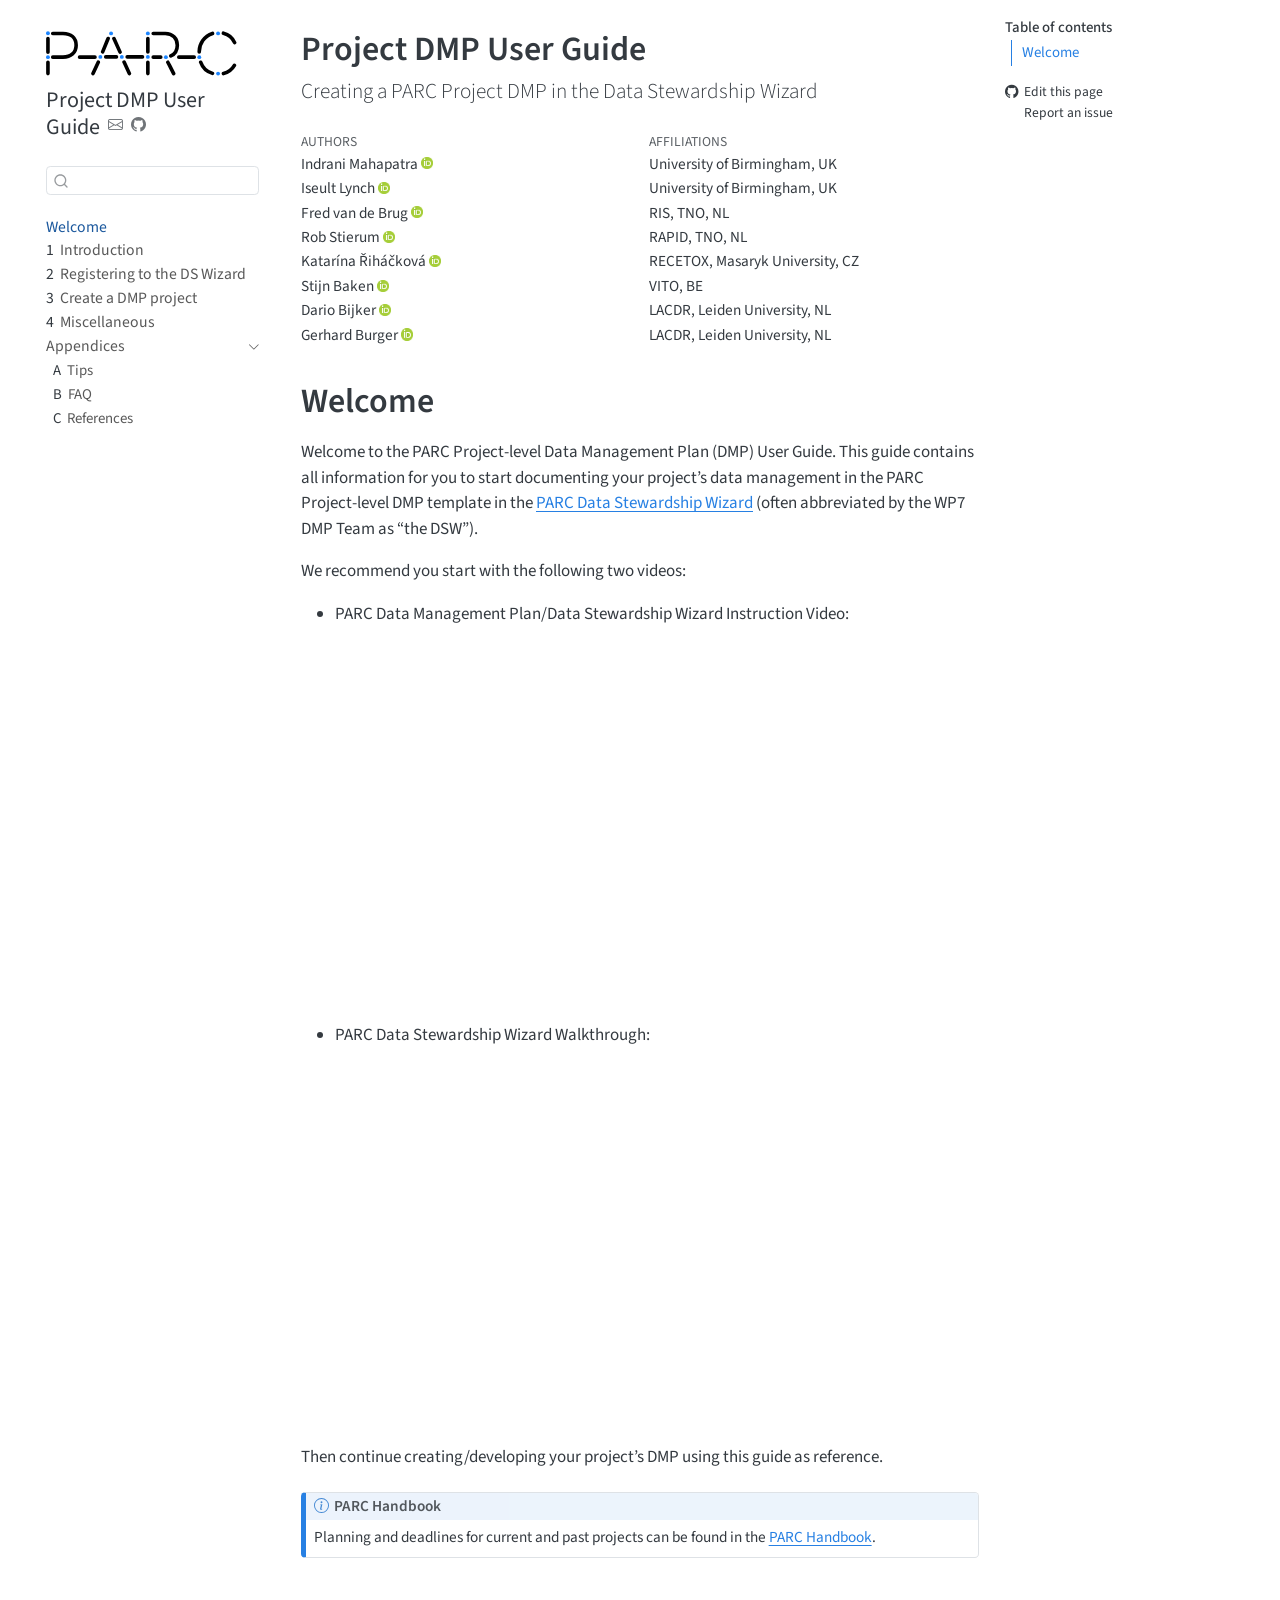
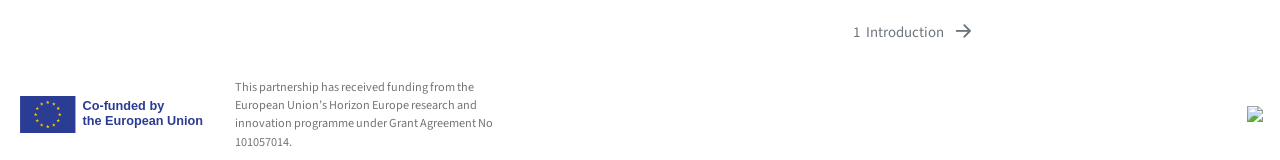
==== commit f5ab629f: "deploy: fb893fad593ae1eb36a004435ec574900142e237" ====
--- a/index.html
+++ b/index.html
@@ -84,8 +84,10 @@
   }
 }</script>
 <meta name="robots" content="noindex, nofollow">
-
-
+<link rel="license" href="https://spdx.org/licenses/CC-BY-4.0.html">
+
+
+<link rel="stylesheet" href="styles.css">
 </head>
 
 <body class="nav-sidebar floating quarto-light">
@@ -97,7 +99,7 @@
       <button type="button" class="quarto-btn-toggle btn" data-bs-toggle="collapse" role="button" data-bs-target=".quarto-sidebar-collapse-item" aria-controls="quarto-sidebar" aria-expanded="false" aria-label="Toggle sidebar navigation" onclick="if (window.quartoToggleHeadroom) { window.quartoToggleHeadroom(); }">
         <i class="bi bi-layout-text-sidebar-reverse"></i>
       </button>
-        <nav class="quarto-page-breadcrumbs" aria-label="breadcrumb"><ol class="breadcrumb"><li class="breadcrumb-item"><a href="./index.html">Preface</a></li></ol></nav>
+        <nav class="quarto-page-breadcrumbs" aria-label="breadcrumb"><ol class="breadcrumb"><li class="breadcrumb-item"><a href="./index.html">Welcome</a></li></ol></nav>
         <a class="flex-grow-1" role="navigation" data-bs-toggle="collapse" data-bs-target=".quarto-sidebar-collapse-item" aria-controls="quarto-sidebar" aria-expanded="false" aria-label="Toggle sidebar navigation" onclick="if (window.quartoToggleHeadroom) { window.quartoToggleHeadroom(); }">      
         </a>
       <button type="button" class="btn quarto-search-button" aria-label="Search" onclick="window.quartoOpenSearch();">
@@ -133,7 +135,7 @@
         <li class="sidebar-item">
   <div class="sidebar-item-container"> 
   <a href="./index.html" class="sidebar-item-text sidebar-link active">
- <span class="menu-text">Preface</span></a>
+ <span class="menu-text">Welcome</span></a>
   </div>
 </li>
         <li class="sidebar-item">
@@ -199,10 +201,7 @@
     <h2 id="toc-title">Table of contents</h2>
    
   <ul>
-  <li><a href="#preface" id="toc-preface" class="nav-link active" data-scroll-target="#preface">Preface</a>
-  <ul class="collapse">
-  <li><a href="#funding" id="toc-funding" class="nav-link" data-scroll-target="#funding">Funding</a></li>
-  </ul></li>
+  <li><a href="#welcome" id="toc-welcome" class="nav-link active" data-scroll-target="#welcome">Welcome</a></li>
   </ul>
 <div class="toc-actions"><ul><li><a href="https://github.com/eu-parc/project-dmp-guide/edit/main/index.qmd" class="toc-action"><i class="bi bi-github"></i>Edit this page</a></li><li><a href="https://github.com/eu-parc/project-dmp-guide/issues/new" class="toc-action"><i class="bi empty"></i>Report an issue</a></li></ul></div></nav>
     </div>
@@ -298,34 +297,32 @@
 </header>
 
 
-<section id="preface" class="level1 unnumbered">
-<h1 class="unnumbered">Preface</h1>
-<div class="callout callout-style-default callout-warning callout-titled">
+<section id="welcome" class="level1 unnumbered">
+<h1 class="unnumbered">Welcome</h1>
+<p>Welcome to the PARC Project-level Data Management Plan (DMP) User Guide. This guide contains all information for you to start documenting your project’s data management in the PARC Project-level DMP template in the <a href="https://parc.ds-wizard.org/">PARC Data Stewardship Wizard</a> (often abbreviated by the WP7 DMP Team as “the DSW”).</p>
+<p>We recommend you start with the following two videos:</p>
+<ul>
+<li><p>PARC Data Management Plan/Data Stewardship Wizard Instruction Video:</p>
+<div class="quarto-video ratio ratio-16x9"><iframe data-external="1" src="https://www.youtube.com/embed/hD7khvb3djk" title="" aria-label="PARC Data Management Plan/Data Stewardship Wizard Instruction Video" frameborder="0" allow="accelerometer; autoplay; clipboard-write; encrypted-media; gyroscope; picture-in-picture" allowfullscreen=""></iframe></div></li>
+<li><p>PARC Data Stewardship Wizard Walkthrough:</p>
+<div class="quarto-video ratio ratio-16x9"><iframe data-external="1" src="https://www.youtube.com/embed/Di9WABMn0G0" title="" aria-label="PARC Data Stewardship Wizard Walkthrough" frameborder="0" allow="accelerometer; autoplay; clipboard-write; encrypted-media; gyroscope; picture-in-picture" allowfullscreen=""></iframe></div></li>
+</ul>
+<p>Then continue creating/developing your project’s DMP using this guide as reference.</p>
+<div class="callout callout-style-default callout-note callout-titled">
 <div class="callout-header d-flex align-content-center">
 <div class="callout-icon-container">
 <i class="callout-icon"></i>
 </div>
 <div class="callout-title-container flex-fill">
-Warning
+<span class="screen-reader-only">Note</span>PARC Handbook
 </div>
 </div>
 <div class="callout-body-container callout-body">
-<p>This guide is a work in progress. It is not yet complete and likely contains errors.</p>
-</div>
-</div>
-<section id="funding" class="level3">
-<h3 class="anchored" data-anchor-id="funding">Funding</h3>
-<div class="grid">
-<div class="g-col-6">
-<p><img src="./images/EN_Co-fundedbytheEU_RGB_POS.svg" class="img-fluid" style="width:100.0%"></p>
-</div>
-<div class="g-col-6 small">
-<p>This partnership has received funding from the European Union’s Horizon Europe research and innovation programme under Grant Agreement No 101057014.</p>
-</div>
-</div>
-
-
-</section>
+<p>Planning and deadlines for current and past projects can be found in the <a href="https://agenceanses.sharepoint.com/:f:/r/sites/PARC-ANSES/Consortium/07-PARC%20Handbook?csf=1&amp;web=1&amp;e=ryWEAD">PARC Handbook</a>.</p>
+</div>
+</div>
+
+
 </section>
 
 </main> <!-- /main -->
@@ -742,20 +739,21 @@
 <footer class="footer">
   <div class="nav-footer">
     <div class="nav-footer-left">
+<div class="grid" style="align-items: center;">
+<div class="g-col-5">
+<p><img src="./images/EN_Co-fundedbytheEU_RGB_POS.svg" class="img-fluid" style="width:100.0%"></p>
+</div>
+<div class="g-col-7 small">
+<p>This partnership has received funding from the European Union’s Horizon Europe research and innovation programme under Grant Agreement No 101057014.</p>
+</div>
+</div>
+</div>   
+    <div class="nav-footer-center">
       &nbsp;
-    </div>   
-    <div class="nav-footer-center">
-      <ul class="footer-items list-unstyled">
-    <li class="nav-item">
-    <a class="nav-link" href="https://creativecommons.org/licenses/by/4.0/">
-<p>License: CC-BY 4.0</p>
-</a>
-  </li>  
-</ul>
     <div class="toc-actions d-sm-block d-md-none"><ul><li><a href="https://github.com/eu-parc/project-dmp-guide/edit/main/index.qmd" class="toc-action"><i class="bi bi-github"></i>Edit this page</a></li><li><a href="https://github.com/eu-parc/project-dmp-guide/issues/new" class="toc-action"><i class="bi empty"></i>Report an issue</a></li></ul></div></div>
     <div class="nav-footer-right">
-      &nbsp;
-    </div>
+<p><a href="https://creativecommons.org/licenses/by/4.0/"><img src="https://mirrors.creativecommons.org/presskit/buttons/88x31/svg/by.svg" class="img-fluid"></a></p>
+</div>
   </div>
 </footer>
 
--- a/styles.css
+++ b/styles.css
@@ -0,0 +1,9 @@
+.nav-footer-left {
+  flex: 0 0 40%; /* Growth: 0, Shrink: 0, Basis: 40% */
+}
+.nav-footer-right {
+  flex: 0 0 40%; /* Growth: 0, Shrink: 0, Basis: 40% */
+}
+.nav-footer-center {
+  flex: 0 0 20%; /* Growth: 0, Shrink: 0, Basis: 40% */
+}
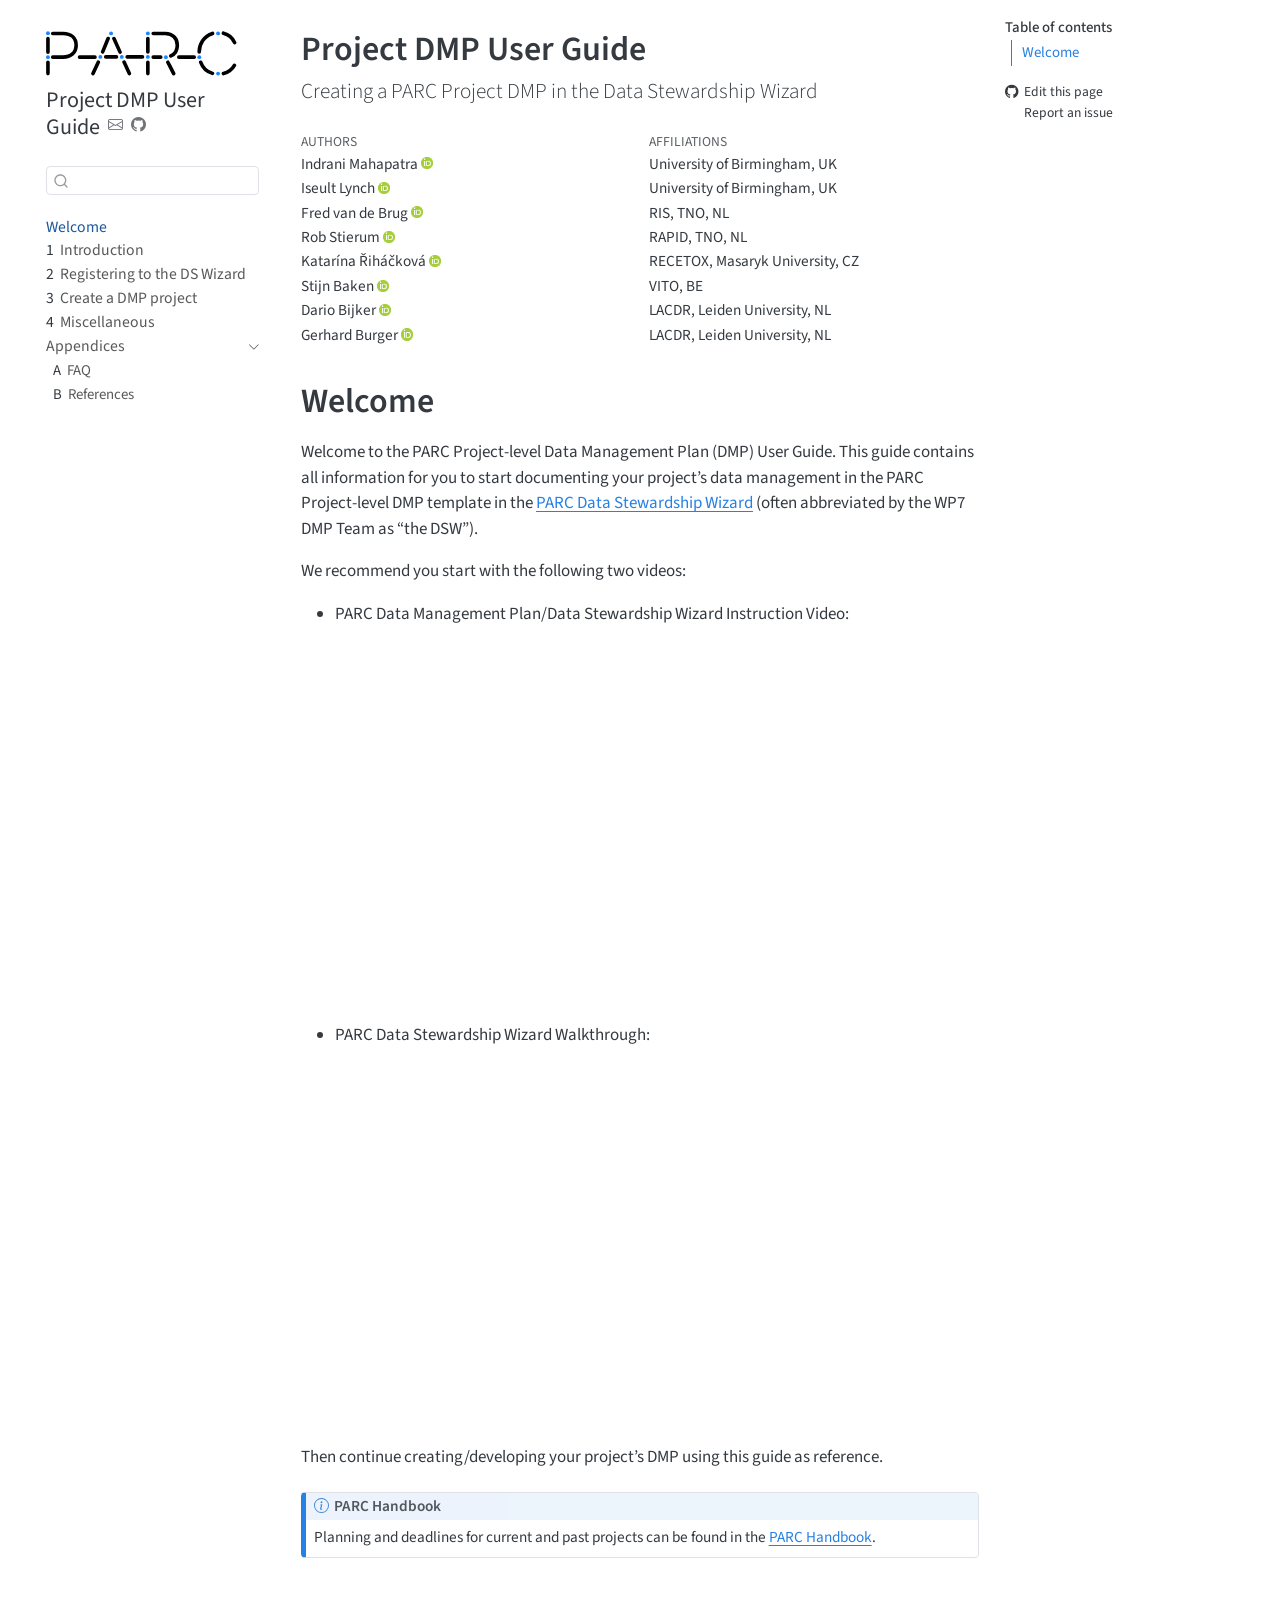
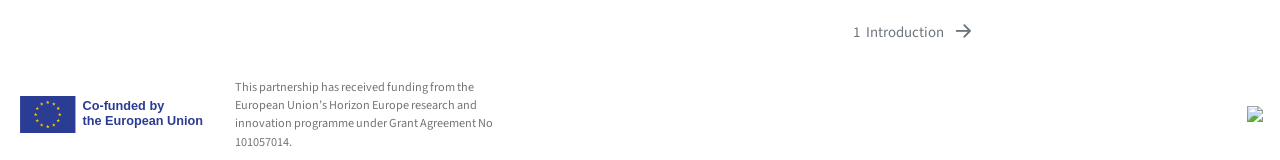
==== commit cac98d4b: "deploy: b0172eab8e6a8ced86da40ad64f9e74df5d787d9" ====
--- a/index.html
+++ b/index.html
@@ -2,7 +2,7 @@
 <html xmlns="http://www.w3.org/1999/xhtml" lang="en" xml:lang="en"><head>
 
 <meta charset="utf-8">
-<meta name="generator" content="quarto-1.9.37">
+<meta name="generator" content="quarto-1.9.38">
 
 <meta name="viewport" content="width=device-width, initial-scale=1.0, user-scalable=yes">
 
@@ -48,14 +48,14 @@
 <script src="site_libs/quarto-html/tippy.umd.min.js"></script>
 <script src="site_libs/quarto-html/anchor.min.js"></script>
 <link href="site_libs/quarto-html/tippy.css" rel="stylesheet">
-<link href="site_libs/quarto-html/quarto-syntax-highlighting-7f8f88aac4f3542376d5c11b86a4c14d.css" rel="stylesheet" class="quarto-color-scheme" id="quarto-text-highlighting-styles">
-<link href="site_libs/quarto-html/quarto-syntax-highlighting-dark-d0ae9245876894da5ac7e18953ecc5cc.css" rel="stylesheet" class="quarto-color-scheme quarto-color-alternate" id="quarto-text-highlighting-styles">
-<link href="site_libs/quarto-html/quarto-syntax-highlighting-7f8f88aac4f3542376d5c11b86a4c14d.css" rel="stylesheet" class="quarto-color-scheme-extra" id="quarto-text-highlighting-styles">
+<link href="site_libs/quarto-html/quarto-syntax-highlighting-15634bcf2e68342d4ad2dfa704d543f6.css" rel="stylesheet" class="quarto-color-scheme" id="quarto-text-highlighting-styles">
+<link href="site_libs/quarto-html/quarto-syntax-highlighting-dark-0a6b7249c26820e032cb0bd839ff02b1.css" rel="stylesheet" class="quarto-color-scheme quarto-color-alternate" id="quarto-text-highlighting-styles">
+<link href="site_libs/quarto-html/quarto-syntax-highlighting-15634bcf2e68342d4ad2dfa704d543f6.css" rel="stylesheet" class="quarto-color-scheme-extra" id="quarto-text-highlighting-styles">
 <script src="site_libs/bootstrap/bootstrap.min.js"></script>
 <link href="site_libs/bootstrap/bootstrap-icons.css" rel="stylesheet">
-<link href="site_libs/bootstrap/bootstrap-349394a0619db66d2ad5f55c365a80c4.min.css" rel="stylesheet" append-hash="true" class="quarto-color-scheme" id="quarto-bootstrap" data-mode="light">
-<link href="site_libs/bootstrap/bootstrap-dark-349394a0619db66d2ad5f55c365a80c4.min.css" rel="stylesheet" append-hash="true" class="quarto-color-scheme quarto-color-alternate" id="quarto-bootstrap" data-mode="light">
-<link href="site_libs/bootstrap/bootstrap-349394a0619db66d2ad5f55c365a80c4.min.css" rel="stylesheet" append-hash="true" class="quarto-color-scheme-extra" id="quarto-bootstrap" data-mode="light">
+<link href="site_libs/bootstrap/bootstrap-9c3b4ba65c393504450fe32630f6d257.min.css" rel="stylesheet" append-hash="true" class="quarto-color-scheme" id="quarto-bootstrap" data-mode="light">
+<link href="site_libs/bootstrap/bootstrap-dark-9c3b4ba65c393504450fe32630f6d257.min.css" rel="stylesheet" append-hash="true" class="quarto-color-scheme quarto-color-alternate" id="quarto-bootstrap" data-mode="light">
+<link href="site_libs/bootstrap/bootstrap-9c3b4ba65c393504450fe32630f6d257.min.css" rel="stylesheet" append-hash="true" class="quarto-color-scheme-extra" id="quarto-bootstrap" data-mode="light">
 <script id="quarto-search-options" type="application/json">{
   "location": "sidebar",
   "copy-button": false,
@@ -87,7 +87,6 @@
 <link rel="license" href="https://spdx.org/licenses/CC-BY-4.0.html">
 
 
-<link rel="stylesheet" href="styles.css">
 </head>
 
 <body class="nav-sidebar floating quarto-light">
@@ -173,20 +172,14 @@
       <ul id="quarto-sidebar-section-1" class="collapse list-unstyled sidebar-section depth1 show">  
           <li class="sidebar-item">
   <div class="sidebar-item-container"> 
-  <a href="./appendix.html" class="sidebar-item-text sidebar-link">
- <span class="menu-text"><span class="chapter-number">A</span>&nbsp; <span class="chapter-title">Tips</span></span></a>
-  </div>
-</li>
-          <li class="sidebar-item">
-  <div class="sidebar-item-container"> 
   <a href="./faq.html" class="sidebar-item-text sidebar-link">
- <span class="menu-text"><span class="chapter-number">B</span>&nbsp; <span class="chapter-title">FAQ</span></span></a>
+ <span class="menu-text"><span class="chapter-number">A</span>&nbsp; <span class="chapter-title">FAQ</span></span></a>
   </div>
 </li>
           <li class="sidebar-item">
   <div class="sidebar-item-container"> 
   <a href="./references.html" class="sidebar-item-text sidebar-link">
- <span class="menu-text"><span class="chapter-number">C</span>&nbsp; <span class="chapter-title">References</span></span></a>
+ <span class="menu-text"><span class="chapter-number">B</span>&nbsp; <span class="chapter-title">References</span></span></a>
   </div>
 </li>
       </ul>
--- a/site_libs/quarto-html/quarto-syntax-highlighting-15634bcf2e68342d4ad2dfa704d543f6.css
+++ b/site_libs/quarto-html/quarto-syntax-highlighting-15634bcf2e68342d4ad2dfa704d543f6.css
@@ -0,0 +1,236 @@
+/* quarto syntax highlight colors */
+:root {
+  --quarto-hl-ot-color: #003B4F;
+  --quarto-hl-at-color: #657422;
+  --quarto-hl-ss-color: #20794D;
+  --quarto-hl-an-color: #5E5E5E;
+  --quarto-hl-fu-color: #4758AB;
+  --quarto-hl-st-color: #20794D;
+  --quarto-hl-cf-color: #003B4F;
+  --quarto-hl-op-color: #5E5E5E;
+  --quarto-hl-er-color: #AD0000;
+  --quarto-hl-bn-color: #AD0000;
+  --quarto-hl-al-color: #AD0000;
+  --quarto-hl-va-color: #111111;
+  --quarto-hl-bu-color: inherit;
+  --quarto-hl-ex-color: inherit;
+  --quarto-hl-pp-color: #AD0000;
+  --quarto-hl-in-color: #5E5E5E;
+  --quarto-hl-vs-color: #20794D;
+  --quarto-hl-wa-color: #5E5E5E;
+  --quarto-hl-do-color: #5E5E5E;
+  --quarto-hl-im-color: #00769E;
+  --quarto-hl-ch-color: #20794D;
+  --quarto-hl-dt-color: #AD0000;
+  --quarto-hl-fl-color: #AD0000;
+  --quarto-hl-co-color: #5E5E5E;
+  --quarto-hl-cv-color: #5E5E5E;
+  --quarto-hl-cn-color: #8f5902;
+  --quarto-hl-sc-color: #5E5E5E;
+  --quarto-hl-dv-color: #AD0000;
+  --quarto-hl-kw-color: #003B4F;
+}
+
+/* other quarto variables */
+:root {
+  --quarto-font-monospace: SFMono-Regular, Menlo, Monaco, Consolas, "Liberation Mono", "Courier New", monospace;
+}
+
+/* syntax highlight based on Pandoc's rules */
+pre > code.sourceCode > span {
+  color: #003B4F;
+}
+
+code.sourceCode > span {
+  color: #003B4F;
+}
+
+div.sourceCode,
+div.sourceCode pre.sourceCode {
+  color: #003B4F;
+}
+
+/* Normal */
+code span {
+  color: #003B4F;
+}
+
+/* Alert */
+code span.al {
+  color: #AD0000;
+  font-style: inherit;
+}
+
+/* Annotation */
+code span.an {
+  color: #5E5E5E;
+  font-style: inherit;
+}
+
+/* Attribute */
+code span.at {
+  color: #657422;
+  font-style: inherit;
+}
+
+/* BaseN */
+code span.bn {
+  color: #AD0000;
+  font-style: inherit;
+}
+
+/* BuiltIn */
+code span.bu {
+  font-style: inherit;
+}
+
+/* ControlFlow */
+code span.cf {
+  color: #003B4F;
+  font-weight: bold;
+  font-style: inherit;
+}
+
+/* Char */
+code span.ch {
+  color: #20794D;
+  font-style: inherit;
+}
+
+/* Constant */
+code span.cn {
+  color: #8f5902;
+  font-style: inherit;
+}
+
+/* Comment */
+code span.co {
+  color: #5E5E5E;
+  font-style: inherit;
+}
+
+/* CommentVar */
+code span.cv {
+  color: #5E5E5E;
+  font-style: italic;
+}
+
+/* Documentation */
+code span.do {
+  color: #5E5E5E;
+  font-style: italic;
+}
+
+/* DataType */
+code span.dt {
+  color: #AD0000;
+  font-style: inherit;
+}
+
+/* DecVal */
+code span.dv {
+  color: #AD0000;
+  font-style: inherit;
+}
+
+/* Error */
+code span.er {
+  color: #AD0000;
+  font-style: inherit;
+}
+
+/* Extension */
+code span.ex {
+  font-style: inherit;
+}
+
+/* Float */
+code span.fl {
+  color: #AD0000;
+  font-style: inherit;
+}
+
+/* Function */
+code span.fu {
+  color: #4758AB;
+  font-style: inherit;
+}
+
+/* Import */
+code span.im {
+  color: #00769E;
+  font-style: inherit;
+}
+
+/* Information */
+code span.in {
+  color: #5E5E5E;
+  font-style: inherit;
+}
+
+/* Keyword */
+code span.kw {
+  color: #003B4F;
+  font-weight: bold;
+  font-style: inherit;
+}
+
+/* Operator */
+code span.op {
+  color: #5E5E5E;
+  font-style: inherit;
+}
+
+/* Other */
+code span.ot {
+  color: #003B4F;
+  font-style: inherit;
+}
+
+/* Preprocessor */
+code span.pp {
+  color: #AD0000;
+  font-style: inherit;
+}
+
+/* SpecialChar */
+code span.sc {
+  color: #5E5E5E;
+  font-style: inherit;
+}
+
+/* SpecialString */
+code span.ss {
+  color: #20794D;
+  font-style: inherit;
+}
+
+/* String */
+code span.st {
+  color: #20794D;
+  font-style: inherit;
+}
+
+/* Variable */
+code span.va {
+  color: #111111;
+  font-style: inherit;
+}
+
+/* VerbatimString */
+code span.vs {
+  color: #20794D;
+  font-style: inherit;
+}
+
+/* Warning */
+code span.wa {
+  color: #5E5E5E;
+  font-style: italic;
+}
+
+.prevent-inlining {
+  content: "</";
+}
+
+/*# sourceMappingURL=f23921c56f73e400b49028c9186a1aa0.css.map */
--- a/site_libs/quarto-html/quarto-syntax-highlighting-dark-0a6b7249c26820e032cb0bd839ff02b1.css
+++ b/site_libs/quarto-html/quarto-syntax-highlighting-dark-0a6b7249c26820e032cb0bd839ff02b1.css
@@ -0,0 +1,219 @@
+/* quarto syntax highlight colors */
+:root {
+  --quarto-hl-al-color: #f07178;
+  --quarto-hl-an-color: #d4d0ab;
+  --quarto-hl-at-color: #00e0e0;
+  --quarto-hl-bn-color: #d4d0ab;
+  --quarto-hl-bu-color: #abe338;
+  --quarto-hl-ch-color: #abe338;
+  --quarto-hl-co-color: #f8f8f2;
+  --quarto-hl-cv-color: #ffd700;
+  --quarto-hl-cn-color: #ffd700;
+  --quarto-hl-cf-color: #ffa07a;
+  --quarto-hl-dt-color: #ffa07a;
+  --quarto-hl-dv-color: #d4d0ab;
+  --quarto-hl-do-color: #f8f8f2;
+  --quarto-hl-er-color: #f07178;
+  --quarto-hl-ex-color: #00e0e0;
+  --quarto-hl-fl-color: #d4d0ab;
+  --quarto-hl-fu-color: #ffa07a;
+  --quarto-hl-im-color: #abe338;
+  --quarto-hl-in-color: #d4d0ab;
+  --quarto-hl-kw-color: #ffa07a;
+  --quarto-hl-op-color: #ffa07a;
+  --quarto-hl-ot-color: #00e0e0;
+  --quarto-hl-pp-color: #dcc6e0;
+  --quarto-hl-re-color: #00e0e0;
+  --quarto-hl-sc-color: #abe338;
+  --quarto-hl-ss-color: #abe338;
+  --quarto-hl-st-color: #abe338;
+  --quarto-hl-va-color: #00e0e0;
+  --quarto-hl-vs-color: #abe338;
+  --quarto-hl-wa-color: #dcc6e0;
+}
+
+/* other quarto variables */
+:root {
+  --quarto-font-monospace: SFMono-Regular, Menlo, Monaco, Consolas, "Liberation Mono", "Courier New", monospace;
+}
+
+/* syntax highlight based on Pandoc's rules */
+pre > code.sourceCode > span {
+  color: #f8f8f2;
+}
+
+code.sourceCode > span {
+  color: #f8f8f2;
+}
+
+div.sourceCode,
+div.sourceCode pre.sourceCode {
+  color: #f8f8f2;
+}
+
+/* Normal */
+code span {
+  color: #f8f8f2;
+}
+
+/* Alert */
+code span.al {
+  color: #f07178;
+}
+
+/* Annotation */
+code span.an {
+  color: #d4d0ab;
+}
+
+/* Attribute */
+code span.at {
+  color: #00e0e0;
+}
+
+/* BaseN */
+code span.bn {
+  color: #d4d0ab;
+}
+
+/* BuiltIn */
+code span.bu {
+  color: #abe338;
+}
+
+/* ControlFlow */
+code span.cf {
+  font-weight: bold;
+  color: #ffa07a;
+}
+
+/* Char */
+code span.ch {
+  color: #abe338;
+}
+
+/* Constant */
+code span.cn {
+  color: #ffd700;
+}
+
+/* Comment */
+code span.co {
+  font-style: italic;
+  color: #f8f8f2;
+}
+
+/* CommentVar */
+code span.cv {
+  color: #ffd700;
+}
+
+/* Documentation */
+code span.do {
+  color: #f8f8f2;
+}
+
+/* DataType */
+code span.dt {
+  color: #ffa07a;
+}
+
+/* DecVal */
+code span.dv {
+  color: #d4d0ab;
+}
+
+/* Error */
+code span.er {
+  color: #f07178;
+  text-decoration: underline;
+}
+
+/* Extension */
+code span.ex {
+  font-weight: bold;
+  color: #00e0e0;
+}
+
+/* Float */
+code span.fl {
+  color: #d4d0ab;
+}
+
+/* Function */
+code span.fu {
+  color: #ffa07a;
+}
+
+/* Import */
+code span.im {
+  color: #abe338;
+}
+
+/* Information */
+code span.in {
+  color: #d4d0ab;
+}
+
+/* Keyword */
+code span.kw {
+  font-weight: bold;
+  color: #ffa07a;
+}
+
+/* Operator */
+code span.op {
+  color: #ffa07a;
+}
+
+/* Other */
+code span.ot {
+  color: #00e0e0;
+}
+
+/* Preprocessor */
+code span.pp {
+  color: #dcc6e0;
+}
+
+/* RegionMarker */
+code span.re {
+  background-color: #f8f8f2;
+  color: #00e0e0;
+}
+
+/* SpecialChar */
+code span.sc {
+  color: #abe338;
+}
+
+/* SpecialString */
+code span.ss {
+  color: #abe338;
+}
+
+/* String */
+code span.st {
+  color: #abe338;
+}
+
+/* Variable */
+code span.va {
+  color: #00e0e0;
+}
+
+/* VerbatimString */
+code span.vs {
+  color: #abe338;
+}
+
+/* Warning */
+code span.wa {
+  color: #dcc6e0;
+}
+
+.prevent-inlining {
+  content: "</";
+}
+
+/*# sourceMappingURL=175367c052bafc98bd680af3479823f0.css.map */
--- a/site_libs/quarto-html/quarto-syntax-highlighting-15634bcf2e68342d4ad2dfa704d543f6.css
+++ b/site_libs/quarto-html/quarto-syntax-highlighting-15634bcf2e68342d4ad2dfa704d543f6.css
@@ -0,0 +1,236 @@
+/* quarto syntax highlight colors */
+:root {
+  --quarto-hl-ot-color: #003B4F;
+  --quarto-hl-at-color: #657422;
+  --quarto-hl-ss-color: #20794D;
+  --quarto-hl-an-color: #5E5E5E;
+  --quarto-hl-fu-color: #4758AB;
+  --quarto-hl-st-color: #20794D;
+  --quarto-hl-cf-color: #003B4F;
+  --quarto-hl-op-color: #5E5E5E;
+  --quarto-hl-er-color: #AD0000;
+  --quarto-hl-bn-color: #AD0000;
+  --quarto-hl-al-color: #AD0000;
+  --quarto-hl-va-color: #111111;
+  --quarto-hl-bu-color: inherit;
+  --quarto-hl-ex-color: inherit;
+  --quarto-hl-pp-color: #AD0000;
+  --quarto-hl-in-color: #5E5E5E;
+  --quarto-hl-vs-color: #20794D;
+  --quarto-hl-wa-color: #5E5E5E;
+  --quarto-hl-do-color: #5E5E5E;
+  --quarto-hl-im-color: #00769E;
+  --quarto-hl-ch-color: #20794D;
+  --quarto-hl-dt-color: #AD0000;
+  --quarto-hl-fl-color: #AD0000;
+  --quarto-hl-co-color: #5E5E5E;
+  --quarto-hl-cv-color: #5E5E5E;
+  --quarto-hl-cn-color: #8f5902;
+  --quarto-hl-sc-color: #5E5E5E;
+  --quarto-hl-dv-color: #AD0000;
+  --quarto-hl-kw-color: #003B4F;
+}
+
+/* other quarto variables */
+:root {
+  --quarto-font-monospace: SFMono-Regular, Menlo, Monaco, Consolas, "Liberation Mono", "Courier New", monospace;
+}
+
+/* syntax highlight based on Pandoc's rules */
+pre > code.sourceCode > span {
+  color: #003B4F;
+}
+
+code.sourceCode > span {
+  color: #003B4F;
+}
+
+div.sourceCode,
+div.sourceCode pre.sourceCode {
+  color: #003B4F;
+}
+
+/* Normal */
+code span {
+  color: #003B4F;
+}
+
+/* Alert */
+code span.al {
+  color: #AD0000;
+  font-style: inherit;
+}
+
+/* Annotation */
+code span.an {
+  color: #5E5E5E;
+  font-style: inherit;
+}
+
+/* Attribute */
+code span.at {
+  color: #657422;
+  font-style: inherit;
+}
+
+/* BaseN */
+code span.bn {
+  color: #AD0000;
+  font-style: inherit;
+}
+
+/* BuiltIn */
+code span.bu {
+  font-style: inherit;
+}
+
+/* ControlFlow */
+code span.cf {
+  color: #003B4F;
+  font-weight: bold;
+  font-style: inherit;
+}
+
+/* Char */
+code span.ch {
+  color: #20794D;
+  font-style: inherit;
+}
+
+/* Constant */
+code span.cn {
+  color: #8f5902;
+  font-style: inherit;
+}
+
+/* Comment */
+code span.co {
+  color: #5E5E5E;
+  font-style: inherit;
+}
+
+/* CommentVar */
+code span.cv {
+  color: #5E5E5E;
+  font-style: italic;
+}
+
+/* Documentation */
+code span.do {
+  color: #5E5E5E;
+  font-style: italic;
+}
+
+/* DataType */
+code span.dt {
+  color: #AD0000;
+  font-style: inherit;
+}
+
+/* DecVal */
+code span.dv {
+  color: #AD0000;
+  font-style: inherit;
+}
+
+/* Error */
+code span.er {
+  color: #AD0000;
+  font-style: inherit;
+}
+
+/* Extension */
+code span.ex {
+  font-style: inherit;
+}
+
+/* Float */
+code span.fl {
+  color: #AD0000;
+  font-style: inherit;
+}
+
+/* Function */
+code span.fu {
+  color: #4758AB;
+  font-style: inherit;
+}
+
+/* Import */
+code span.im {
+  color: #00769E;
+  font-style: inherit;
+}
+
+/* Information */
+code span.in {
+  color: #5E5E5E;
+  font-style: inherit;
+}
+
+/* Keyword */
+code span.kw {
+  color: #003B4F;
+  font-weight: bold;
+  font-style: inherit;
+}
+
+/* Operator */
+code span.op {
+  color: #5E5E5E;
+  font-style: inherit;
+}
+
+/* Other */
+code span.ot {
+  color: #003B4F;
+  font-style: inherit;
+}
+
+/* Preprocessor */
+code span.pp {
+  color: #AD0000;
+  font-style: inherit;
+}
+
+/* SpecialChar */
+code span.sc {
+  color: #5E5E5E;
+  font-style: inherit;
+}
+
+/* SpecialString */
+code span.ss {
+  color: #20794D;
+  font-style: inherit;
+}
+
+/* String */
+code span.st {
+  color: #20794D;
+  font-style: inherit;
+}
+
+/* Variable */
+code span.va {
+  color: #111111;
+  font-style: inherit;
+}
+
+/* VerbatimString */
+code span.vs {
+  color: #20794D;
+  font-style: inherit;
+}
+
+/* Warning */
+code span.wa {
+  color: #5E5E5E;
+  font-style: italic;
+}
+
+.prevent-inlining {
+  content: "</";
+}
+
+/*# sourceMappingURL=f23921c56f73e400b49028c9186a1aa0.css.map */
